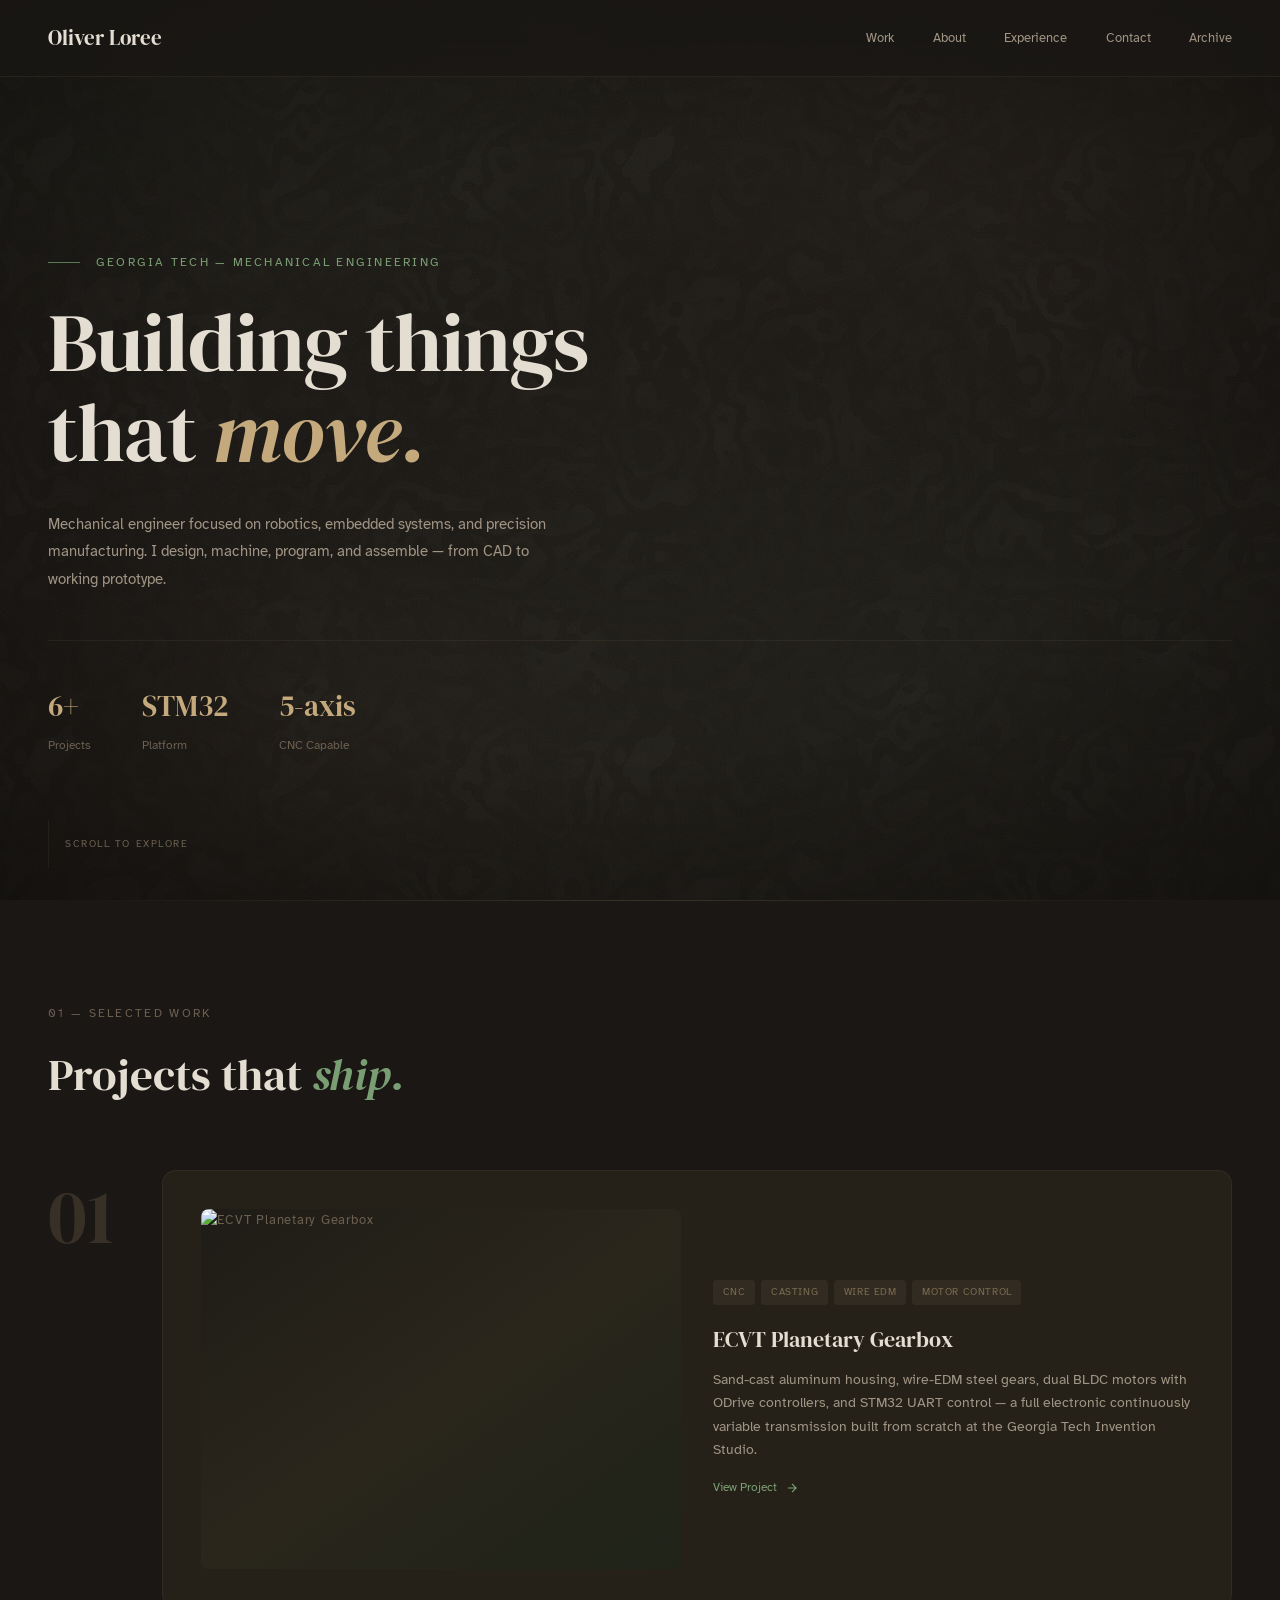
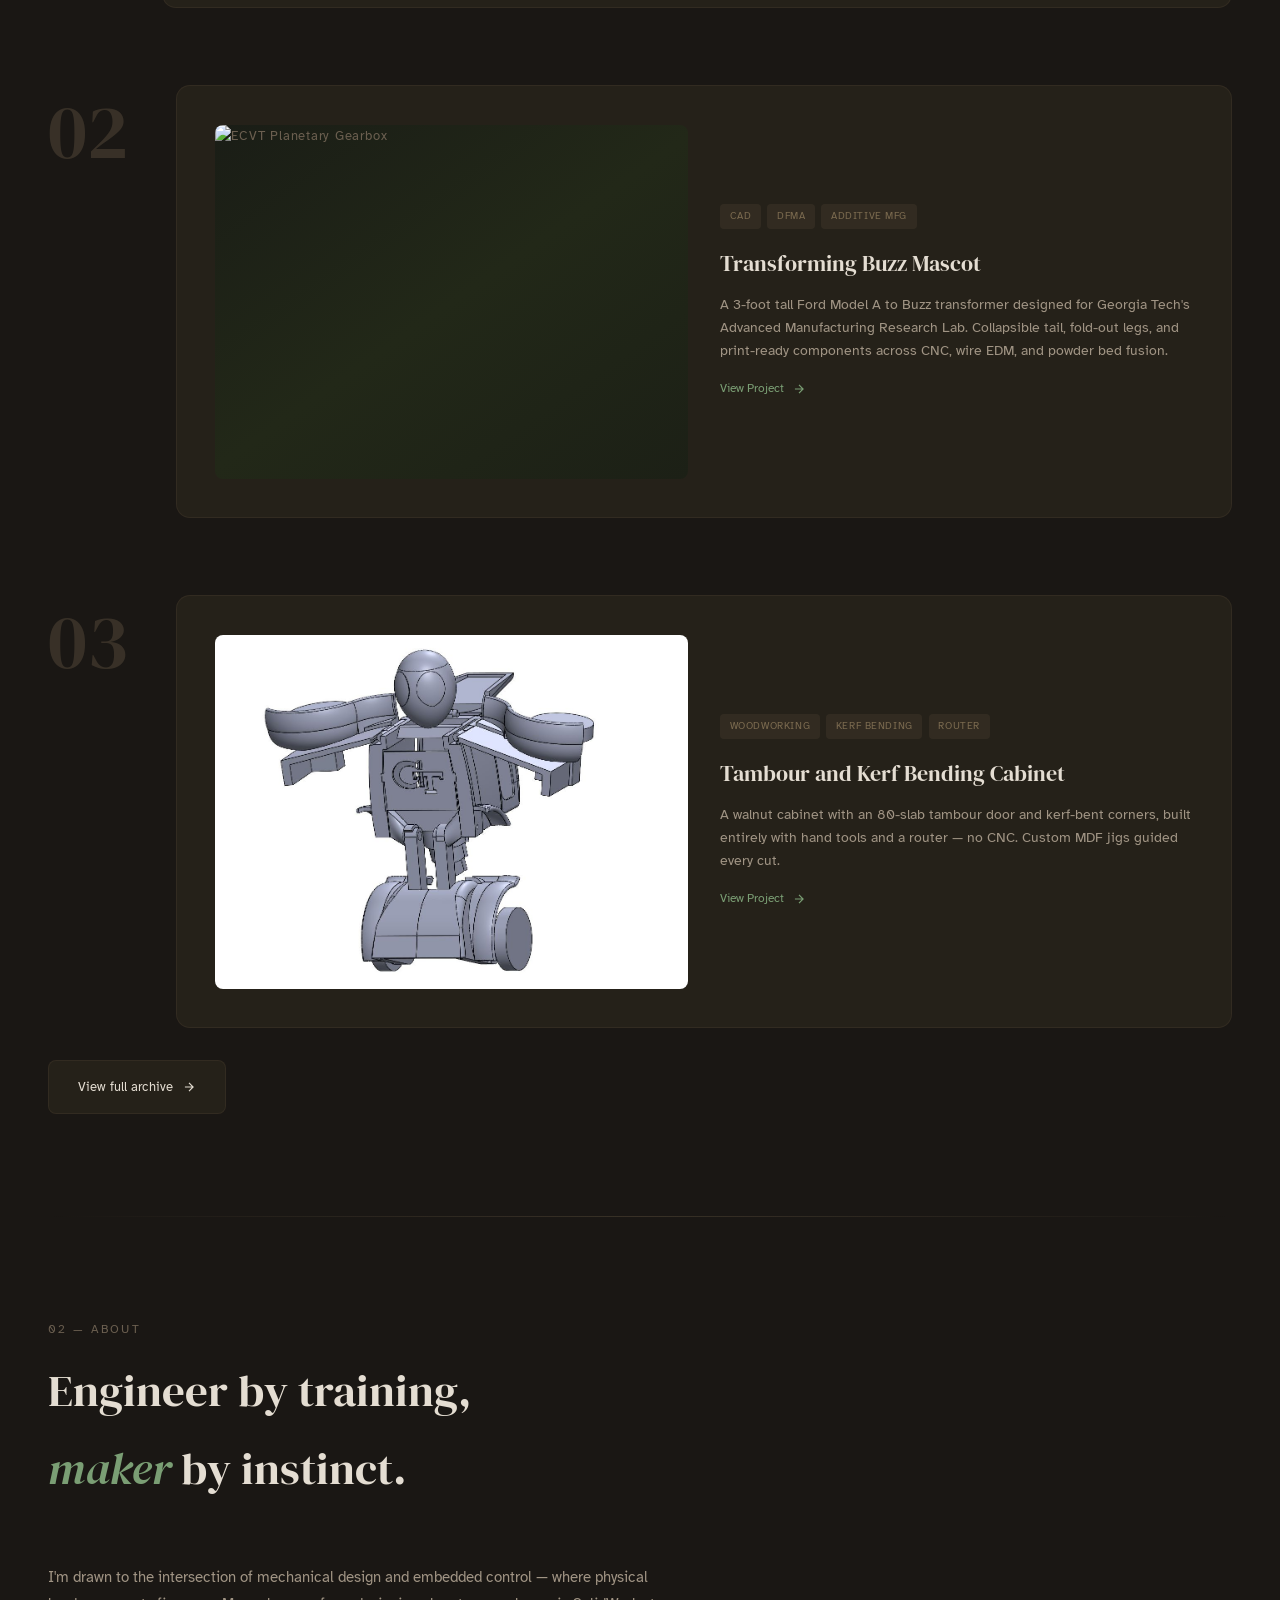
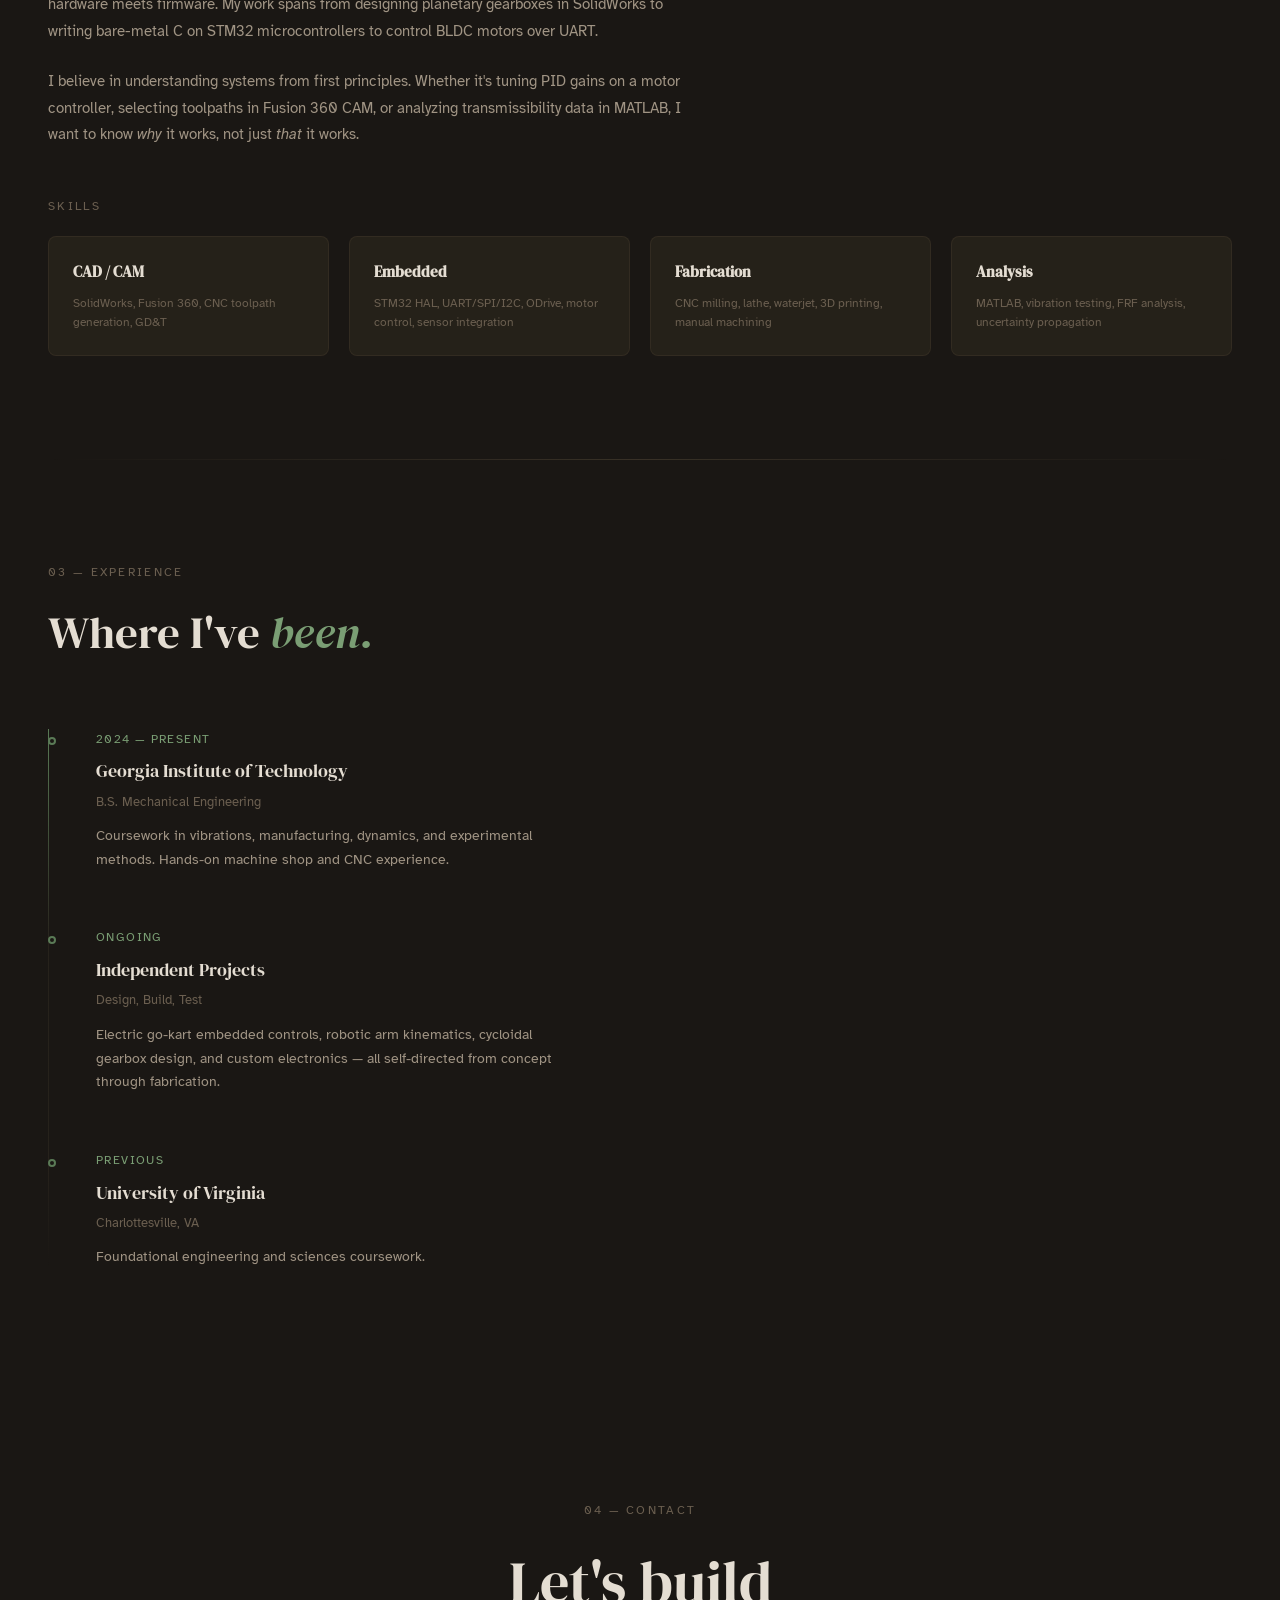
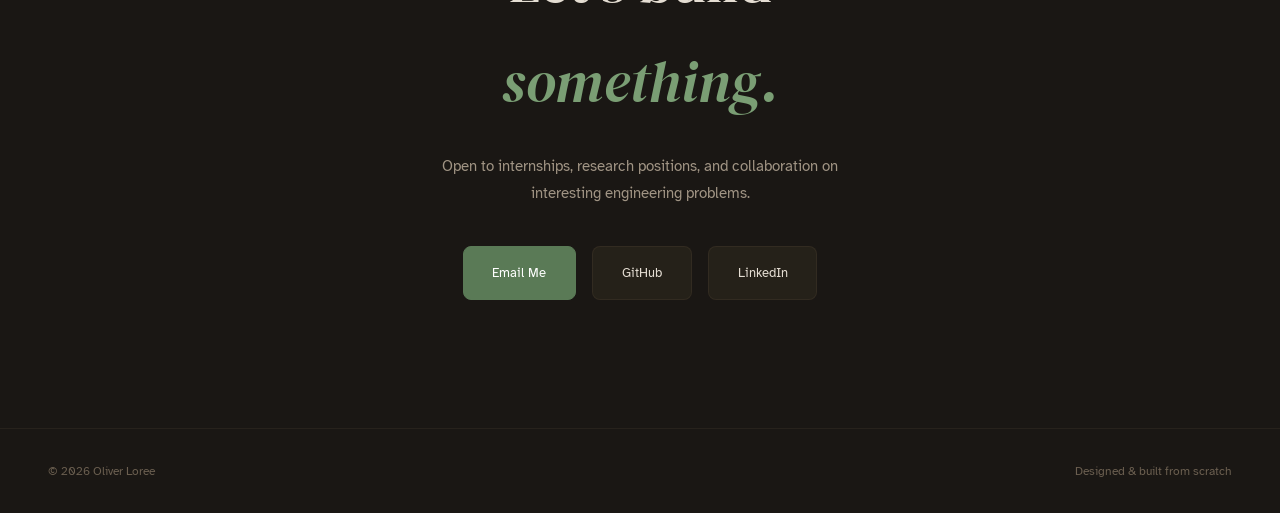
==== index.html @ 001037d1 "upload site files" ====
<!DOCTYPE html>
<html lang="en">
<head>
<meta charset="UTF-8">
<meta name="viewport" content="width=device-width, initial-scale=1.0">
<title>Oliver Loree — Mechanical Engineer</title>
<link href="https://fonts.googleapis.com/css2?family=DM+Serif+Display:ital@0;1&family=Atkinson+Hyperlegible:wght@400;700&display=swap" rel="stylesheet">
<style>
*, *::before, *::after { margin: 0; padding: 0; box-sizing: border-box; }

:root {
  --bg-primary: #1a1714;
  --bg-secondary: #201d18;
  --bg-card: #252119;
  --bg-card-hover: #2c2720;
  --accent: #5a7a56;
  --accent-light: #7a9e74;
  --accent-glow: rgba(90, 122, 86, 0.12);
  --tan: #c4a97d;
  --tan-dim: rgba(196, 169, 125, 0.5);
  --tan-subtle: rgba(196, 169, 125, 0.08);
  --text-primary: #e4ddd2;
  --text-secondary: #a09484;
  --text-dim: #6b5f50;
  --border: rgba(196, 169, 125, 0.08);
  --border-hover: rgba(196, 169, 125, 0.18);
  --font-display: 'DM Serif Display', serif;
  --font-body: 'Atkinson Hyperlegible', sans-serif;
  --radius: 8px;
  --radius-lg: 14px;
}

html { scroll-behavior: smooth; }

body {
  background: var(--bg-primary);
  color: var(--text-primary);
  font-family: var(--font-body);
  font-weight: 400;
  line-height: 1.75;
  overflow-x: hidden;
  -webkit-font-smoothing: antialiased;
}

/* ═══════════════════════════════
   LOADING SCREEN
   ═══════════════════════════════ */
.loader {
  position: fixed;
  inset: 0;
  z-index: 9999;
  background: var(--bg-primary);
  display: flex;
  flex-direction: column;
  align-items: center;
  justify-content: center;
  transition: opacity 0.6s ease, visibility 0.6s ease;
}
.loader.done {
  opacity: 0;
  visibility: hidden;
  pointer-events: none;
}

.loader-gear {
  width: 80px;
  height: 80px;
  animation: gearSpin 2.4s linear infinite;
  opacity: 0.7;
}
.loader-gear img {
  width: 100%;
  height: 100%;
  /* Invert black gear to match our light tan color */
  filter: invert(0%) sepia(0%) saturate(100%) hue-rotate(0deg) brightness(90%);
}

@keyframes gearSpin {
  0% { transform: rotate(0deg); }
  100% { transform: rotate(360deg); }
}

.loader-text {
  margin-top: 1.5rem;
  font-size: 0.72rem;
  letter-spacing: 0.2em;
  text-transform: uppercase;
  color: var(--text-dim);
  animation: loaderPulse 1.5s ease-in-out infinite;
}
@keyframes loaderPulse {
  0%, 100% { opacity: 0.4; }
  50% { opacity: 1; }
}

/* ═══════════════════════════════
   PAGE REVEAL (post-loader)
   ═══════════════════════════════ */
.page-content {
  opacity: 0;
  transition: opacity 0.8s ease 0.2s;
}
.page-content.loaded { opacity: 1; }

/* ═══════════════════════════════
   BACKGROUND TEXTURES
   ═══════════════════════════════ */
.texture-bg {
  position: fixed;
  inset: 0;
  z-index: 0;
  pointer-events: none;
  background:
    radial-gradient(ellipse 50% 35% at 15% 8%, rgba(90,122,86,0.06), transparent),
    radial-gradient(ellipse 40% 30% at 85% 15%, rgba(196,169,125,0.04), transparent),
    radial-gradient(ellipse 55% 40% at 70% 75%, rgba(90,122,86,0.05), transparent),
    radial-gradient(ellipse 35% 25% at 25% 85%, rgba(160,130,90,0.04), transparent),
    radial-gradient(circle 600px at 50% 50%, rgba(30,27,22,0.8), transparent);
}

/* Topographic / contour line texture */
.topo-lines {
  position: fixed;
  inset: 0;
  z-index: 0;
  pointer-events: none;
  opacity: 0.025;
  background-image: url("data:image/svg+xml,%3Csvg width='600' height='600' xmlns='http://www.w3.org/2000/svg'%3E%3Cdefs%3E%3Cfilter id='t'%3E%3CfeTurbulence type='turbulence' baseFrequency='0.008' numOctaves='3' seed='3' stitchTiles='stitch' result='turb'/%3E%3CfeColorMatrix type='saturate' values='0' in='turb' result='gray'/%3E%3CfeComponentTransfer in='gray'%3E%3CfeFuncR type='discrete' tableValues='0 1 0 1 0 1 0 1 0 1'/%3E%3CfeFuncG type='discrete' tableValues='0 1 0 1 0 1 0 1 0 1'/%3E%3CfeFuncB type='discrete' tableValues='0 1 0 1 0 1 0 1 0 1'/%3E%3C/feComponentTransfer%3E%3C/filter%3E%3C/defs%3E%3Crect width='100%25' height='100%25' filter='url(%23t)'/%3E%3C/svg%3E");
  background-size: 600px 600px;
}

/* Grain / noise overlay */
.noise {
  position: fixed;
  inset: 0;
  z-index: 1;
  pointer-events: none;
  opacity: 0.05;
  background-image: url("data:image/svg+xml,%3Csvg viewBox='0 0 512 512' xmlns='http://www.w3.org/2000/svg'%3E%3Cfilter id='n'%3E%3CfeTurbulence type='fractalNoise' baseFrequency='0.75' numOctaves='4' stitchTiles='stitch'/%3E%3C/filter%3E%3Crect width='100%25' height='100%25' filter='url(%23n)'/%3E%3C/svg%3E");
  background-repeat: repeat;
  background-size: 512px;
}

/* Vignette edges */
.vignette {
  position: fixed;
  inset: 0;
  z-index: 1;
  pointer-events: none;
  background: radial-gradient(ellipse 75% 70% at 50% 50%, transparent 50%, rgba(10,9,7,0.5) 100%);
}

/* ═══════════════════════════════
   SCROLL ANIMATIONS
   ═══════════════════════════════ */
.reveal {
  opacity: 0;
  transform: translateY(30px);
  transition: opacity 0.9s cubic-bezier(0.22, 1, 0.36, 1),
              transform 0.9s cubic-bezier(0.22, 1, 0.36, 1);
}
.reveal.visible { opacity: 1; transform: translateY(0); }
.reveal-delay-1 { transition-delay: 0.12s; }
.reveal-delay-2 { transition-delay: 0.24s; }
.reveal-delay-3 { transition-delay: 0.36s; }
.reveal-delay-4 { transition-delay: 0.48s; }

/* Hero text drops in from top after loader */
.hero-drop {
  opacity: 0;
  transform: translateY(-50px);
  transition: opacity 1s cubic-bezier(0.22, 1, 0.36, 1),
              transform 1s cubic-bezier(0.22, 1, 0.36, 1);
}
.hero-drop.dropped {
  opacity: 1;
  transform: translateY(0);
}
.hero-drop-1 { transition-delay: 0.15s; }
.hero-drop-2 { transition-delay: 0.35s; }
.hero-drop-3 { transition-delay: 0.55s; }
.hero-drop-4 { transition-delay: 0.75s; }

/* ═══════════════════════════════
   NAV
   ═══════════════════════════════ */
nav {
  position: fixed;
  top: 0;
  width: 100%;
  z-index: 100;
  padding: 1.25rem clamp(1.5rem, 4vw, 3rem);
  display: flex;
  justify-content: space-between;
  align-items: center;
  background: rgba(26, 23, 20, 0.75);
  backdrop-filter: blur(24px);
  border-bottom: 1px solid var(--border);
  transition: padding 0.3s;
}
nav.scrolled { padding: 0.8rem clamp(1.5rem, 4vw, 3rem); }

.nav-logo {
  font-family: var(--font-display);
  font-size: 1.3rem;
  color: var(--text-primary);
  text-decoration: none;
}

.nav-links { display: flex; gap: clamp(1.2rem, 3vw, 2.5rem); }
.nav-links a {
  font-size: 0.82rem;
  color: var(--text-secondary);
  text-decoration: none;
  transition: color 0.3s;
}
.nav-links a:hover { color: var(--tan); }

/* Mobile hamburger */
.nav-toggle {
  display: none;
  flex-direction: column;
  gap: 5px;
  cursor: pointer;
  background: none;
  border: none;
  padding: 4px;
}
.nav-toggle span {
  width: 22px;
  height: 1.5px;
  background: var(--text-primary);
  transition: all 0.3s;
}
.nav-toggle.open span:nth-child(1) { transform: rotate(45deg) translate(4px, 4px); }
.nav-toggle.open span:nth-child(2) { opacity: 0; }
.nav-toggle.open span:nth-child(3) { transform: rotate(-45deg) translate(5px, -5px); }

@media (max-width: 640px) {
  .nav-toggle { display: flex; }
  .nav-links {
    position: fixed;
    top: 0;
    right: 0;
    width: min(280px, 75vw);
    height: 100vh;
    background: var(--bg-secondary);
    flex-direction: column;
    padding: 5rem 2rem 2rem;
    gap: 1.5rem;
    border-left: 1px solid var(--border);
    transform: translateX(100%);
    transition: transform 0.4s cubic-bezier(0.22, 1, 0.36, 1);
    z-index: 99;
  }
  .nav-links.open { transform: translateX(0); }
  .nav-links a { font-size: 1rem; }
  .nav-overlay {
    position: fixed;
    inset: 0;
    background: rgba(0,0,0,0.5);
    z-index: 98;
    opacity: 0;
    visibility: hidden;
    transition: all 0.3s;
  }
  .nav-overlay.open { opacity: 1; visibility: visible; }
}

/* ═══════════════════════════════
   HERO
   ═══════════════════════════════ */
.hero {
  position: relative;
  z-index: 2;
  min-height: 100vh;
  display: flex;
  flex-direction: column;
  justify-content: center;
  padding: clamp(6rem, 12vh, 9rem) clamp(1.5rem, 4vw, 3rem) 0;
  max-width: 1300px;
  margin: 0 auto;
}

.hero-overline {
  font-size: 0.78rem;
  letter-spacing: 0.18em;
  text-transform: uppercase;
  color: var(--accent-light);
  margin-bottom: 1.5rem;
  display: flex;
  align-items: center;
  gap: 1rem;
}
.hero-overline::before {
  content: '';
  width: 32px;
  height: 1px;
  background: var(--accent);
}

.hero h1 {
  font-family: var(--font-display);
  font-size: clamp(2.8rem, 6.5vw, 5.8rem);
  font-weight: 400;
  line-height: 1.08;
  letter-spacing: -0.01em;
  margin-bottom: 2rem;
  max-width: 820px;
}
.hero h1 em { font-style: italic; color: var(--tan); }

.hero-desc {
  font-size: clamp(0.92rem, 1.2vw, 1.05rem);
  color: var(--text-secondary);
  max-width: 500px;
  line-height: 1.8;
  margin-bottom: 3rem;
}

.hero-stats {
  display: flex;
  gap: clamp(2rem, 4vw, 3.5rem);
  padding-top: 2.5rem;
  border-top: 1px solid var(--border);
  flex-wrap: wrap;
}
.stat-number {
  font-family: var(--font-display);
  font-size: 1.8rem;
  color: var(--tan);
}
.stat-label {
  font-size: 0.75rem;
  color: var(--text-dim);
  margin-top: 0.2rem;
}

.scroll-indicator {
  position: absolute;
  bottom: 2rem;
  left: clamp(1.5rem, 4vw, 3rem);
  display: flex;
  align-items: center;
  gap: 1rem;
  font-size: 0.65rem;
  letter-spacing: 0.15em;
  text-transform: uppercase;
  color: var(--text-dim);
}
.scroll-line {
  width: 1px;
  height: 48px;
  background: var(--border);
  position: relative;
  overflow: hidden;
}
.scroll-line::after {
  content: '';
  position: absolute;
  top: -100%;
  width: 100%;
  height: 100%;
  background: var(--accent);
  animation: scrollPulse 2.4s ease-in-out infinite;
}
@keyframes scrollPulse {
  0% { top: -100%; }
  50% { top: 100%; }
  100% { top: 100%; }
}

/* ═══════════════════════════════
   SECTIONS (shared)
   ═══════════════════════════════ */
section {
  position: relative;
  z-index: 2;
  padding: clamp(4rem, 8vw, 8rem) clamp(1.5rem, 4vw, 3rem);
  max-width: 1300px;
  margin: 0 auto;
}

.section-label {
  font-size: 0.72rem;
  letter-spacing: 0.2em;
  text-transform: uppercase;
  color: var(--text-dim);
  margin-bottom: 0.75rem;
}

.section-title {
  font-family: var(--font-display);
  font-size: clamp(1.8rem, 3.5vw, 2.8rem);
  font-weight: 400;
  margin-bottom: 3.5rem;
  max-width: 550px;
}
.section-title em { font-style: italic; color: var(--accent-light); }

.section-divider {
  position: relative;
  z-index: 2;
  max-width: 1300px;
  margin: 0 auto;
  padding: 0 clamp(1.5rem, 4vw, 3rem);
}
.section-divider hr {
  border: none;
  height: 1px;
  background: linear-gradient(to right, transparent, var(--border-hover), transparent);
}

/* ═══════════════════════════════
   PROJECTS — Floema-inspired
   staggered scroll-in cards
   ═══════════════════════════════ */
.projects-list {
  display: flex;
  flex-direction: column;
  gap: clamp(3rem, 6vw, 5rem);
}

.project-entry {
  display: grid;
  grid-template-columns: auto 1fr;
  gap: clamp(1.5rem, 4vw, 3rem);
  align-items: start;
  /* Scroll-in animation */
  opacity: 0;
  transform: translateX(-80px) rotate(-2deg);
  transition: opacity 1s cubic-bezier(0.22, 1, 0.36, 1),
              transform 1s cubic-bezier(0.22, 1, 0.36, 1);
}
.project-entry.visible {
  opacity: 1;
  transform: translateX(0) rotate(0deg);
}

/* Stagger each card */
.project-entry:nth-child(2) {
  transform: translateX(80px) rotate(2deg);
}
.project-entry:nth-child(2).visible {
  transform: translateX(0) rotate(0deg);
}
.project-entry:nth-child(3) {
  transform: translateX(-80px) rotate(-1.5deg);
}
.project-entry:nth-child(3).visible {
  transform: translateX(0) rotate(0deg);
}

.project-number {
  font-family: var(--font-display);
  font-size: clamp(3rem, 6vw, 5rem);
  line-height: 1;
  color: var(--border-hover);
  min-width: 60px;
  padding-top: 0.5rem;
  user-select: none;
}

.project-content {
  display: grid;
  grid-template-columns: 1fr 1fr;
  gap: clamp(1rem, 3vw, 2rem);
  padding: clamp(1.5rem, 3vw, 2.5rem);
  background: var(--bg-card);
  border: 1px solid var(--border);
  border-radius: var(--radius-lg);
  transition: all 0.5s cubic-bezier(0.22, 1, 0.36, 1);
  cursor: pointer;
}
.project-content:hover {
  border-color: var(--border-hover);
  transform: translateY(-4px);
  box-shadow: 0 20px 50px rgba(0,0,0,0.3);
}

.project-image-slot {
  aspect-ratio: 4/3;
  border-radius: var(--radius);
  overflow: hidden;
  display: flex;
  align-items: center;
  justify-content: center;
  font-size: 0.8rem;
  color: var(--text-dim);
  letter-spacing: 0.06em;
}
.project-image-slot img {
  width: 100%;
  height: 100%;
  object-fit: cover;
}

.project-entry:nth-child(1) .project-image-slot { background: linear-gradient(145deg, #1e1c16, #2a261c, #1f2318); }
.project-entry:nth-child(2) .project-image-slot { background: linear-gradient(145deg, #1a1d16, #222818, #1c2016); }
.project-entry:nth-child(3) .project-image-slot { background: linear-gradient(145deg, #201c16, #28221a, #241e16); }

.project-info {
  display: flex;
  flex-direction: column;
  justify-content: center;
}

.project-tags {
  display: flex;
  flex-wrap: wrap;
  gap: 0.4rem;
  margin-bottom: 0.9rem;
}
.project-tag {
  font-size: 0.62rem;
  letter-spacing: 0.06em;
  text-transform: uppercase;
  padding: 0.25rem 0.6rem;
  background: var(--tan-subtle);
  color: var(--tan-dim);
  border-radius: 4px;
  transition: all 0.3s;
}
.project-content:hover .project-tag {
  background: rgba(196,169,125,0.12);
  color: var(--tan);
}

.project-info h3 {
  font-family: var(--font-display);
  font-size: clamp(1.1rem, 2vw, 1.4rem);
  font-weight: 400;
  margin-bottom: 0.6rem;
}

.project-info p {
  font-size: 0.85rem;
  color: var(--text-secondary);
  line-height: 1.7;
}

.project-link {
  display: inline-flex;
  align-items: center;
  gap: 0.5rem;
  margin-top: 1rem;
  font-size: 0.78rem;
  color: var(--accent-light);
  text-decoration: none;
  transition: gap 0.3s, color 0.3s;
}
.project-link:hover { gap: 0.9rem; color: var(--tan); }
.project-link svg { width: 14px; height: 14px; }

.archive-cta {
  display: inline-flex;
  align-items: center;
  gap: 0.6rem;
  margin-top: 2rem;
  padding: 0.9rem 1.8rem;
  font-family: var(--font-body);
  font-size: 0.8rem;
  text-decoration: none;
  border: 1px solid var(--border);
  color: var(--text-primary);
  background: var(--bg-card);
  border-radius: var(--radius);
  transition: all 0.4s cubic-bezier(0.22, 1, 0.36, 1);
}
.archive-cta:hover {
  border-color: var(--border-hover);
  background: var(--bg-card-hover);
  transform: translateY(-2px);
  box-shadow: 0 10px 30px rgba(0,0,0,0.2);
}

/* mobile: stack project card */
@media (max-width: 700px) {
  .project-entry {
    grid-template-columns: 1fr;
    gap: 0;
  }
  .project-number {
    font-size: 2rem;
    min-width: auto;
    padding-bottom: 0.5rem;
  }
  .project-content {
    grid-template-columns: 1fr;
  }
  .project-image-slot {
    aspect-ratio: 16/9;
  }
  /* simplify mobile animations to vertical only */
  .project-entry,
  .project-entry:nth-child(2),
  .project-entry:nth-child(3) {
    transform: translateY(60px) rotate(0deg);
  }
  .project-entry.visible,
  .project-entry:nth-child(2).visible,
  .project-entry:nth-child(3).visible {
    transform: translateY(0) rotate(0deg);
  }
}

/* ═══════════════════════════════
   SKILLS
   ═══════════════════════════════ */
.skills-grid {
  display: grid;
  grid-template-columns: repeat(auto-fit, minmax(220px, 1fr));
  gap: 1.25rem;
}

.skill-block {
  padding: 1.4rem 1.5rem;
  background: var(--bg-card);
  border: 1px solid var(--border);
  border-radius: var(--radius);
  transition: all 0.45s cubic-bezier(0.22, 1, 0.36, 1);
}
.skill-block:hover {
  background: var(--bg-card-hover);
  border-color: var(--border-hover);
  transform: translateY(-3px);
  box-shadow: 0 16px 40px rgba(0,0,0,0.25);
}
.skill-block h4 {
  font-family: var(--font-display);
  font-size: 0.95rem;
  margin-bottom: 0.5rem;
}
.skill-block p {
  font-size: 0.76rem;
  color: var(--text-dim);
  line-height: 1.6;
}

/* ═══════════════════════════════
   ABOUT
   ═══════════════════════════════ */
.about-text {
  max-width: 640px;
}
.about-text p {
  color: var(--text-secondary);
  margin-bottom: 1.5rem;
  font-size: 0.95rem;
}

/* ═══════════════════════════════
   EXPERIENCE TIMELINE
   ═══════════════════════════════ */
.timeline {
  position: relative;
  padding-left: 3rem;
}
.timeline::before {
  content: '';
  position: absolute;
  left: 0; top: 0; bottom: 0;
  width: 1px;
  background: linear-gradient(to bottom, var(--accent), var(--border) 40%, var(--border) 80%, transparent);
}
.timeline-item { position: relative; padding-bottom: 3.5rem; }
.timeline-item:last-child { padding-bottom: 0; }
.timeline-item::before {
  content: '';
  position: absolute;
  left: -3rem; top: 0.55rem;
  width: 8px; height: 8px;
  border-radius: 50%;
  background: var(--bg-primary);
  border: 2px solid var(--accent);
}
.timeline-date {
  font-size: 0.72rem;
  letter-spacing: 0.12em;
  text-transform: uppercase;
  color: var(--accent-light);
  margin-bottom: 0.4rem;
}
.timeline-item h3 {
  font-family: var(--font-display);
  font-size: 1.15rem;
  font-weight: 400;
  margin-bottom: 0.2rem;
}
.timeline-role { font-size: 0.82rem; color: var(--text-dim); margin-bottom: 0.65rem; }
.timeline-item p { font-size: 0.85rem; color: var(--text-secondary); max-width: 480px; }

/* ═══════════════════════════════
   CONTACT
   ═══════════════════════════════ */
.contact-section { text-align: center; padding-top: clamp(5rem, 10vw, 10rem); padding-bottom: clamp(5rem, 10vw, 10rem); }
.contact-section .section-label { text-align: center; }

.contact-title {
  font-family: var(--font-display);
  font-size: clamp(2.2rem, 4.5vw, 3.8rem);
  font-weight: 400;
  margin-bottom: 1.25rem;
}
.contact-title em { font-style: italic; color: var(--accent-light); }

.contact-desc { color: var(--text-secondary); font-size: 0.95rem; max-width: 420px; margin: 0 auto 2.5rem; }

.contact-links { display: flex; justify-content: center; gap: 1rem; flex-wrap: wrap; }

.contact-btn {
  display: inline-flex;
  align-items: center;
  gap: 0.5rem;
  padding: 0.9rem 1.8rem;
  font-family: var(--font-body);
  font-size: 0.8rem;
  text-decoration: none;
  border: 1px solid var(--border);
  color: var(--text-primary);
  background: var(--bg-card);
  border-radius: var(--radius);
  transition: all 0.4s cubic-bezier(0.22, 1, 0.36, 1);
}
.contact-btn:hover {
  border-color: var(--border-hover);
  background: var(--bg-card-hover);
  transform: translateY(-2px);
  box-shadow: 0 10px 30px rgba(0,0,0,0.25);
}
.contact-btn.primary { background: var(--accent); border-color: var(--accent); color: #fff; }
.contact-btn.primary:hover { background: #4e6d4a; box-shadow: 0 12px 36px var(--accent-glow); }

/* ═══════════════════════════════
   FOOTER
   ═══════════════════════════════ */
footer {
  position: relative;
  z-index: 2;
  padding: 2rem clamp(1.5rem, 4vw, 3rem);
  border-top: 1px solid var(--border);
  display: flex;
  justify-content: space-between;
  align-items: center;
  max-width: 1300px;
  margin: 0 auto;
  flex-wrap: wrap;
  gap: 0.5rem;
}
footer span { font-size: 0.72rem; color: var(--text-dim); }
</style>
</head>
<body>

<!-- ═══ LOADING SCREEN ═══ -->
<div class="loader" id="loader">
  <div class="loader-gear">
    <img src="pictures/Gear1.png" alt="ECVT Planetary Gearbox">
  </div>
  <div class="loader-text">Loading</div>
</div>

<!-- ═══ BACKGROUND ═══ -->
<div class="texture-bg"></div>
<div class="topo-lines"></div>
<div class="noise"></div>
<div class="vignette"></div>

<!-- ═══ NAV ═══ -->
<div class="nav-overlay" id="navOverlay"></div>
<nav>
  <a href="#" class="nav-logo">Oliver Loree</a>
  <button class="nav-toggle" id="navToggle" aria-label="Menu">
    <span></span><span></span><span></span>
  </button>
  <div class="nav-links" id="navLinks">
    <a href="#work">Work</a>
    <a href="#about">About</a>
    <a href="#experience">Experience</a>
    <a href="#contact">Contact</a>
    <a href="archive.html">Archive</a>
  </div>
</nav>

<!-- ═══ MAIN CONTENT ═══ -->
<div class="page-content" id="pageContent">

  <!-- HERO -->
  <header class="hero">
    <div class="hero-overline hero-drop hero-drop-1">Georgia Tech — Mechanical Engineering</div>
    <h1 class="hero-drop hero-drop-2">Building things<br>that <em>move.</em></h1>
    <p class="hero-desc hero-drop hero-drop-3">
      Mechanical engineer focused on robotics, embedded systems, and precision manufacturing. I design, machine, program, and assemble — from CAD to working prototype.
    </p>
    <div class="hero-stats hero-drop hero-drop-4">
      <div class="stat-item">
        <div class="stat-number">6+</div>
        <div class="stat-label">Projects</div>
      </div>
      <div class="stat-item">
        <div class="stat-number">STM32</div>
        <div class="stat-label">Platform</div>
      </div>
      <div class="stat-item">
        <div class="stat-number">5-axis</div>
        <div class="stat-label">CNC Capable</div>
      </div>
    </div>
    <div class="scroll-indicator hero-drop hero-drop-4" style="transition-delay:0.9s">
      <div class="scroll-line"></div>
      Scroll to explore
    </div>
  </header>

  <div class="section-divider"><hr></div>

  <!-- WORK / PROJECTS -->
  <section id="work">
    <div class="section-label reveal">01 — Selected Work</div>
    <div class="section-title reveal reveal-delay-1">Projects that <em>ship.</em></div>

    <div class="projects-list">

      <!-- PROJECT 1 -->
      <div class="project-entry">
        <div class="project-number">01</div>
        <div class="project-content">
        <div class="project-image-slot">
          <img src="pictures/p7/p7_hero.jpg" alt="ECVT Planetary Gearbox">
        </div>          
        <div class="project-info">
            <div class="project-tags">
              <span class="project-tag">CNC</span>
              <span class="project-tag">Casting</span>
              <span class="project-tag">Wire EDM</span>
              <span class="project-tag">Motor Control</span>
            </div>
            <h3>ECVT Planetary Gearbox</h3>
            <p>Sand-cast aluminum housing, wire-EDM steel gears, dual BLDC motors with ODrive controllers, and STM32 UART control — a full electronic continuously variable transmission built from scratch at the Georgia Tech Invention Studio.</p>
            <a href="p7.html" class="project-link">
              View Project
              <svg viewBox="0 0 24 24" fill="none" stroke="currentColor" stroke-width="2"><path d="M5 12h14M12 5l7 7-7 7"/></svg>
            </a>
          </div>
        </div>
      </div>

      <!-- PROJECT 2 -->
      <div class="project-entry">
        <div class="project-number">02</div>
        <div class="project-content">
          <div class="project-image-slot">
          <img src="pictures/p6/p6_hero.jpg" alt="ECVT Planetary Gearbox">
          </div>  
          <div class="project-info">
            <div class="project-tags">
              <span class="project-tag">CAD</span>
              <span class="project-tag">DFMA</span>
              <span class="project-tag">Additive Mfg</span>
            </div>
            <h3>Transforming Buzz Mascot</h3>
            <p>A 3-foot tall Ford Model A to Buzz transformer designed for Georgia Tech's Advanced Manufacturing Research Lab. Collapsible tail, fold-out legs, and print-ready components across CNC, wire EDM, and powder bed fusion.</p>
            <a href="p5.html" class="project-link">
              View Project
              <svg viewBox="0 0 24 24" fill="none" stroke="currentColor" stroke-width="2"><path d="M5 12h14M12 5l7 7-7 7"/></svg>
            </a>
          </div>
        </div>
      </div>

      <!-- PROJECT 3 -->
      <div class="project-entry">
        <div class="project-number">03</div>
        <div class="project-content">
          <div class="project-image-slot">
          <img src="pictures/p5/p5_hero.jpg" alt="ECVT Planetary Gearbox">
          </div> 
          <div class="project-info">
            <div class="project-tags">
              <span class="project-tag">Woodworking</span>
              <span class="project-tag">Kerf Bending</span>
              <span class="project-tag">Router</span>
            </div>
            <h3>Tambour and Kerf Bending Cabinet</h3>
            <p>A walnut cabinet with an 80-slab tambour door and kerf-bent corners, built entirely with hand tools and a router — no CNC. Custom MDF jigs guided every cut.</p>
            <a href="p4.html" class="project-link">
              View Project
              <svg viewBox="0 0 24 24" fill="none" stroke="currentColor" stroke-width="2"><path d="M5 12h14M12 5l7 7-7 7"/></svg>
            </a>
          </div>
        </div>
      </div>

    </div>

    <a href="archive.html" class="archive-cta reveal">
      View full archive
      <svg width="14" height="14" viewBox="0 0 24 24" fill="none" stroke="currentColor" stroke-width="2"><path d="M5 12h14M12 5l7 7-7 7"/></svg>
    </a>
  </section>

  <div class="section-divider"><hr></div>

  <!-- ABOUT + SKILLS -->
  <section id="about">
    <div class="section-label reveal">02 — About</div>
    <div class="section-title reveal reveal-delay-1">Engineer by training,<br><em>maker</em> by instinct.</div>
    <div class="about-text reveal reveal-delay-2">
      <p>
        I'm drawn to the intersection of mechanical design and embedded control — where physical hardware meets firmware. My work spans from designing planetary gearboxes in SolidWorks to writing bare-metal C on STM32 microcontrollers to control BLDC motors over UART.
      </p>
      <p>
        I believe in understanding systems from first principles. Whether it's tuning PID gains on a motor controller, selecting toolpaths in Fusion 360 CAM, or analyzing transmissibility data in MATLAB, I want to know <em>why</em> it works, not just <em>that</em> it works.
      </p>
    </div>

    <div style="margin-top: 3rem;">
      <div class="section-label reveal">Skills</div>
      <div class="skills-grid" style="margin-top: 1.25rem;">
        <div class="skill-block reveal reveal-delay-1">
          <h4>CAD / CAM</h4>
          <p>SolidWorks, Fusion 360, CNC toolpath generation, GD&T</p>
        </div>
        <div class="skill-block reveal reveal-delay-2">
          <h4>Embedded</h4>
          <p>STM32 HAL, UART/SPI/I2C, ODrive, motor control, sensor integration</p>
        </div>
        <div class="skill-block reveal reveal-delay-3">
          <h4>Fabrication</h4>
          <p>CNC milling, lathe, waterjet, 3D printing, manual machining</p>
        </div>
        <div class="skill-block reveal reveal-delay-4">
          <h4>Analysis</h4>
          <p>MATLAB, vibration testing, FRF analysis, uncertainty propagation</p>
        </div>
      </div>
    </div>
  </section>

  <div class="section-divider"><hr></div>

  <!-- EXPERIENCE -->
  <section id="experience">
    <div class="section-label reveal">03 — Experience</div>
    <div class="section-title reveal reveal-delay-1">Where I've <em>been.</em></div>
    <div class="timeline">
      <div class="timeline-item reveal reveal-delay-2">
        <div class="timeline-date">2024 — Present</div>
        <h3>Georgia Institute of Technology</h3>
        <div class="timeline-role">B.S. Mechanical Engineering</div>
        <p>Coursework in vibrations, manufacturing, dynamics, and experimental methods. Hands-on machine shop and CNC experience.</p>
      </div>
      <div class="timeline-item reveal reveal-delay-3">
        <div class="timeline-date">Ongoing</div>
        <h3>Independent Projects</h3>
        <div class="timeline-role">Design, Build, Test</div>
        <p>Electric go-kart embedded controls, robotic arm kinematics, cycloidal gearbox design, and custom electronics — all self-directed from concept through fabrication.</p>
      </div>
      <div class="timeline-item reveal reveal-delay-4">
        <div class="timeline-date">Previous</div>
        <h3>University of Virginia</h3>
        <div class="timeline-role">Charlottesville, VA</div>
        <p>Foundational engineering and sciences coursework.</p>
      </div>
    </div>
  </section>

  <!-- CONTACT -->
  <section id="contact" class="contact-section">
    <div class="section-label reveal">04 — Contact</div>
    <div class="contact-title reveal reveal-delay-1">Let's build<br><em>something.</em></div>
    <p class="contact-desc reveal reveal-delay-2">Open to internships, research positions, and collaboration on interesting engineering problems.</p>
    <div class="contact-links reveal reveal-delay-3">
      <a href="mailto:oliver@example.com" class="contact-btn primary">Email Me</a>
      <a href="https://github.com/leonorloree-jpg" target="_blank" class="contact-btn">GitHub</a>
      <a href="https://linkedin.com" target="_blank" class="contact-btn">LinkedIn</a>
    </div>
  </section>

  <footer>
    <span>&copy; 2026 Oliver Loree</span>
    <span>Designed & built from scratch</span>
  </footer>

</div><!-- /page-content -->

<script>
/* ═══════════════════════════════
   LOADER → HERO DROP-IN
   ═══════════════════════════════ */
const loader = document.getElementById('loader');
const page = document.getElementById('pageContent');

function finishLoading() {
  // Fade out loader
  loader.classList.add('done');
  // Reveal page
  page.classList.add('loaded');
  // Drop in hero text from top
  setTimeout(() => {
    document.querySelectorAll('.hero-drop').forEach(el => el.classList.add('dropped'));
  }, 300);
}

// Wait for all assets, minimum 1.5s so the animation is visible
let assetsReady = false;
let timerReady = false;

window.addEventListener('load', () => {
  assetsReady = true;
  if (timerReady) finishLoading();
});

setTimeout(() => {
  timerReady = true;
  if (assetsReady) finishLoading();
}, 1500);

/* ═══════════════════════════════
   SCROLL REVEAL (general)
   ═══════════════════════════════ */
const reveals = document.querySelectorAll('.reveal');
const revealObserver = new IntersectionObserver((entries) => {
  entries.forEach(entry => {
    if (entry.isIntersecting) entry.target.classList.add('visible');
  });
}, { threshold: 0.1, rootMargin: '0px 0px -50px 0px' });
reveals.forEach(el => revealObserver.observe(el));

/* ═══════════════════════════════
   PROJECT CARDS — staggered scroll-in
   ═══════════════════════════════ */
const projectEntries = document.querySelectorAll('.project-entry');
const projectObserver = new IntersectionObserver((entries) => {
  entries.forEach(entry => {
    if (entry.isIntersecting) {
      entry.target.classList.add('visible');
    }
  });
}, { threshold: 0.15, rootMargin: '0px 0px -80px 0px' });
projectEntries.forEach(el => projectObserver.observe(el));

/* ═══════════════════════════════
   NAV
   ═══════════════════════════════ */
const nav = document.querySelector('nav');
window.addEventListener('scroll', () => nav.classList.toggle('scrolled', window.scrollY > 50));

// Smooth scroll
document.querySelectorAll('.nav-links a[href^="#"]').forEach(link => {
  link.addEventListener('click', (e) => {
    e.preventDefault();
    const target = document.querySelector(link.getAttribute('href'));
    if (target) {
      target.scrollIntoView({ behavior: 'smooth' });
      // Close mobile menu if open
      closeMobileNav();
    }
  });
});

// Mobile nav
const navToggle = document.getElementById('navToggle');
const navLinks = document.getElementById('navLinks');
const navOverlay = document.getElementById('navOverlay');

function closeMobileNav() {
  navToggle.classList.remove('open');
  navLinks.classList.remove('open');
  navOverlay.classList.remove('open');
}

navToggle.addEventListener('click', () => {
  const isOpen = navToggle.classList.toggle('open');
  navLinks.classList.toggle('open', isOpen);
  navOverlay.classList.toggle('open', isOpen);
});

navOverlay.addEventListener('click', closeMobileNav);
</script>

</body>
</html>
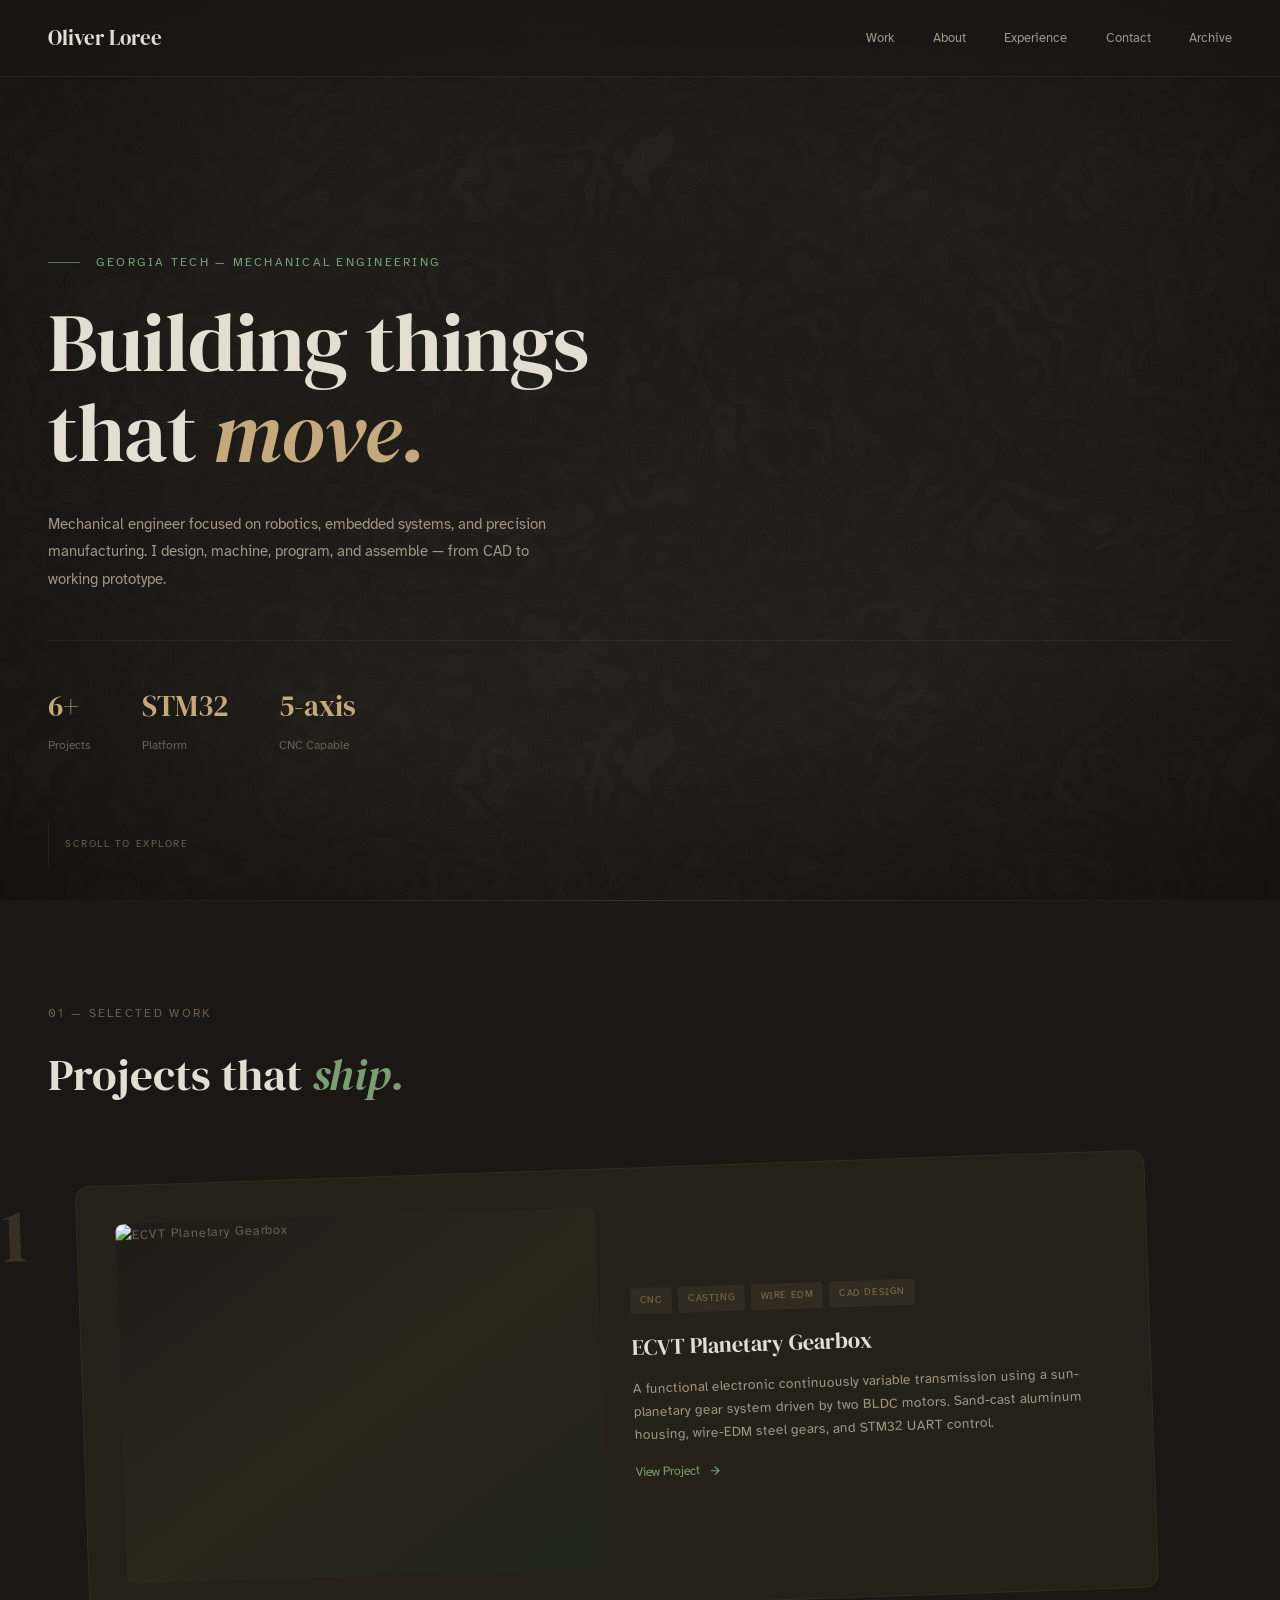
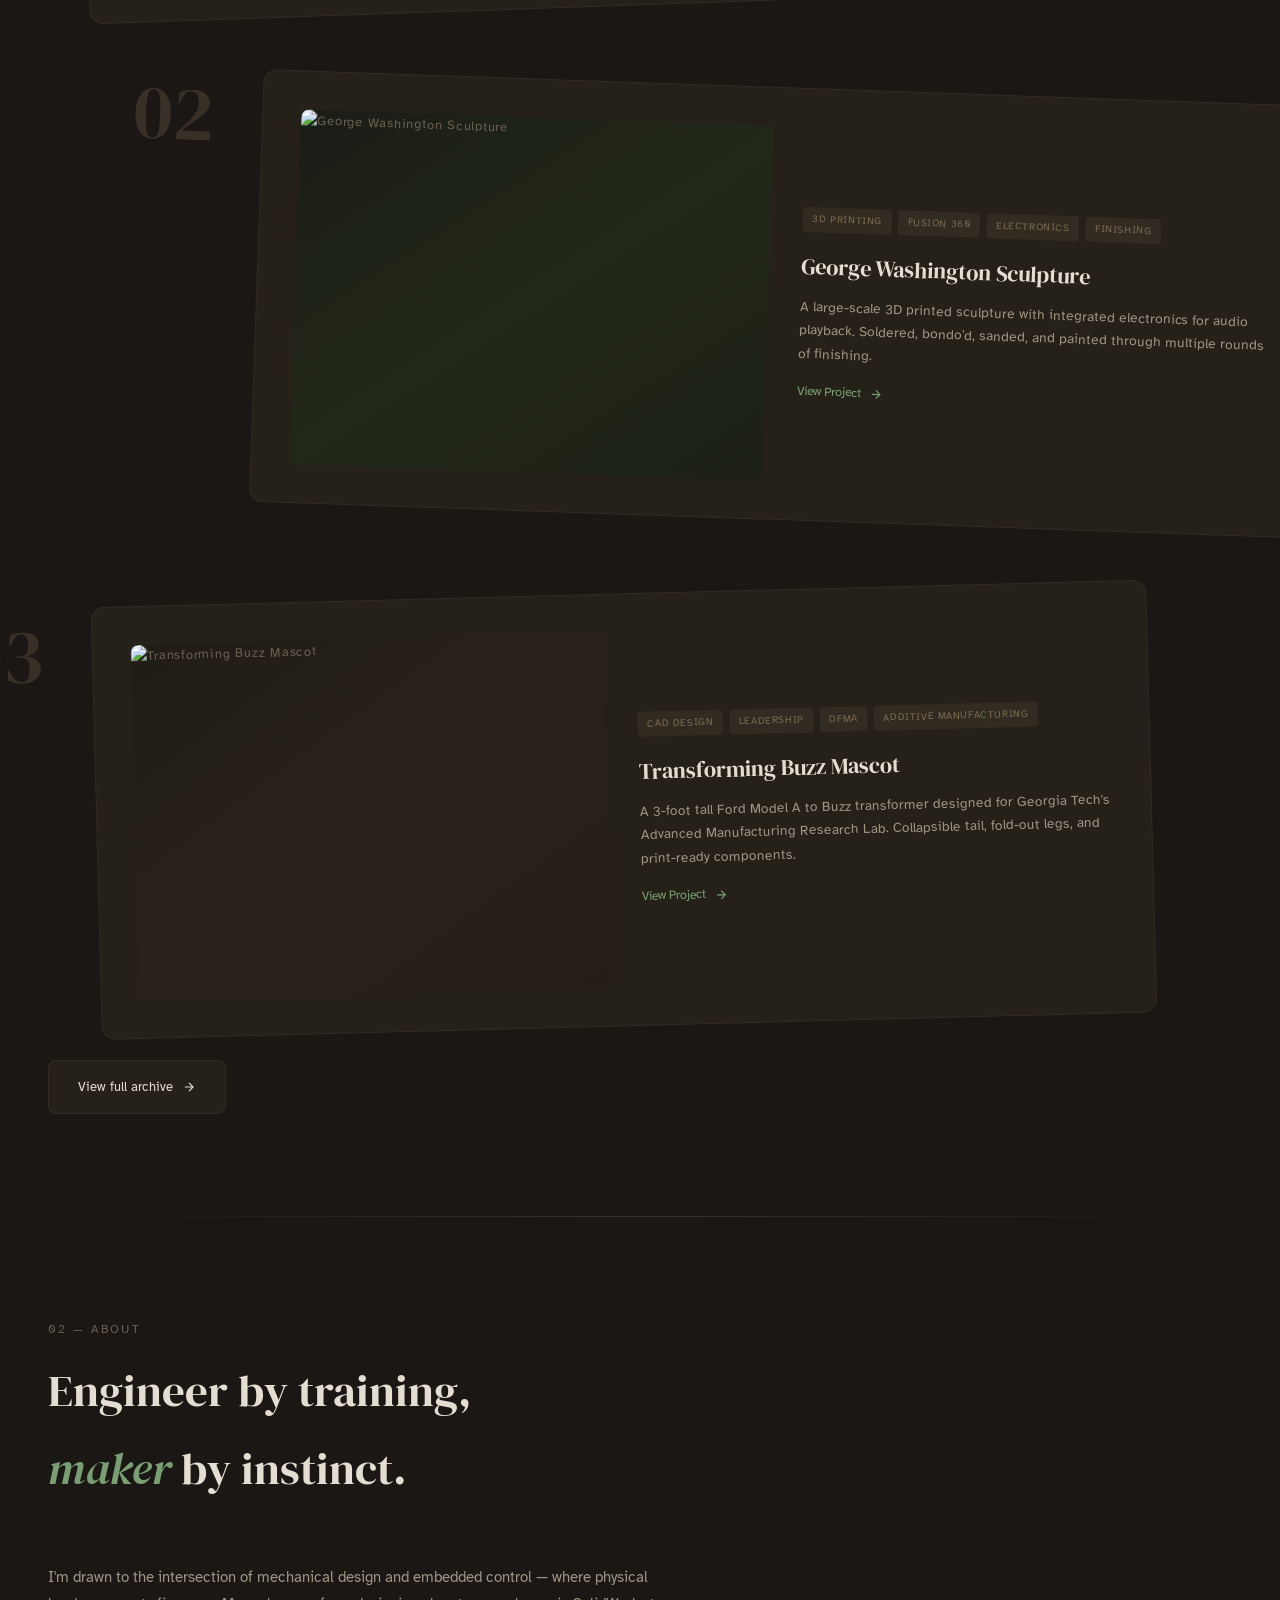
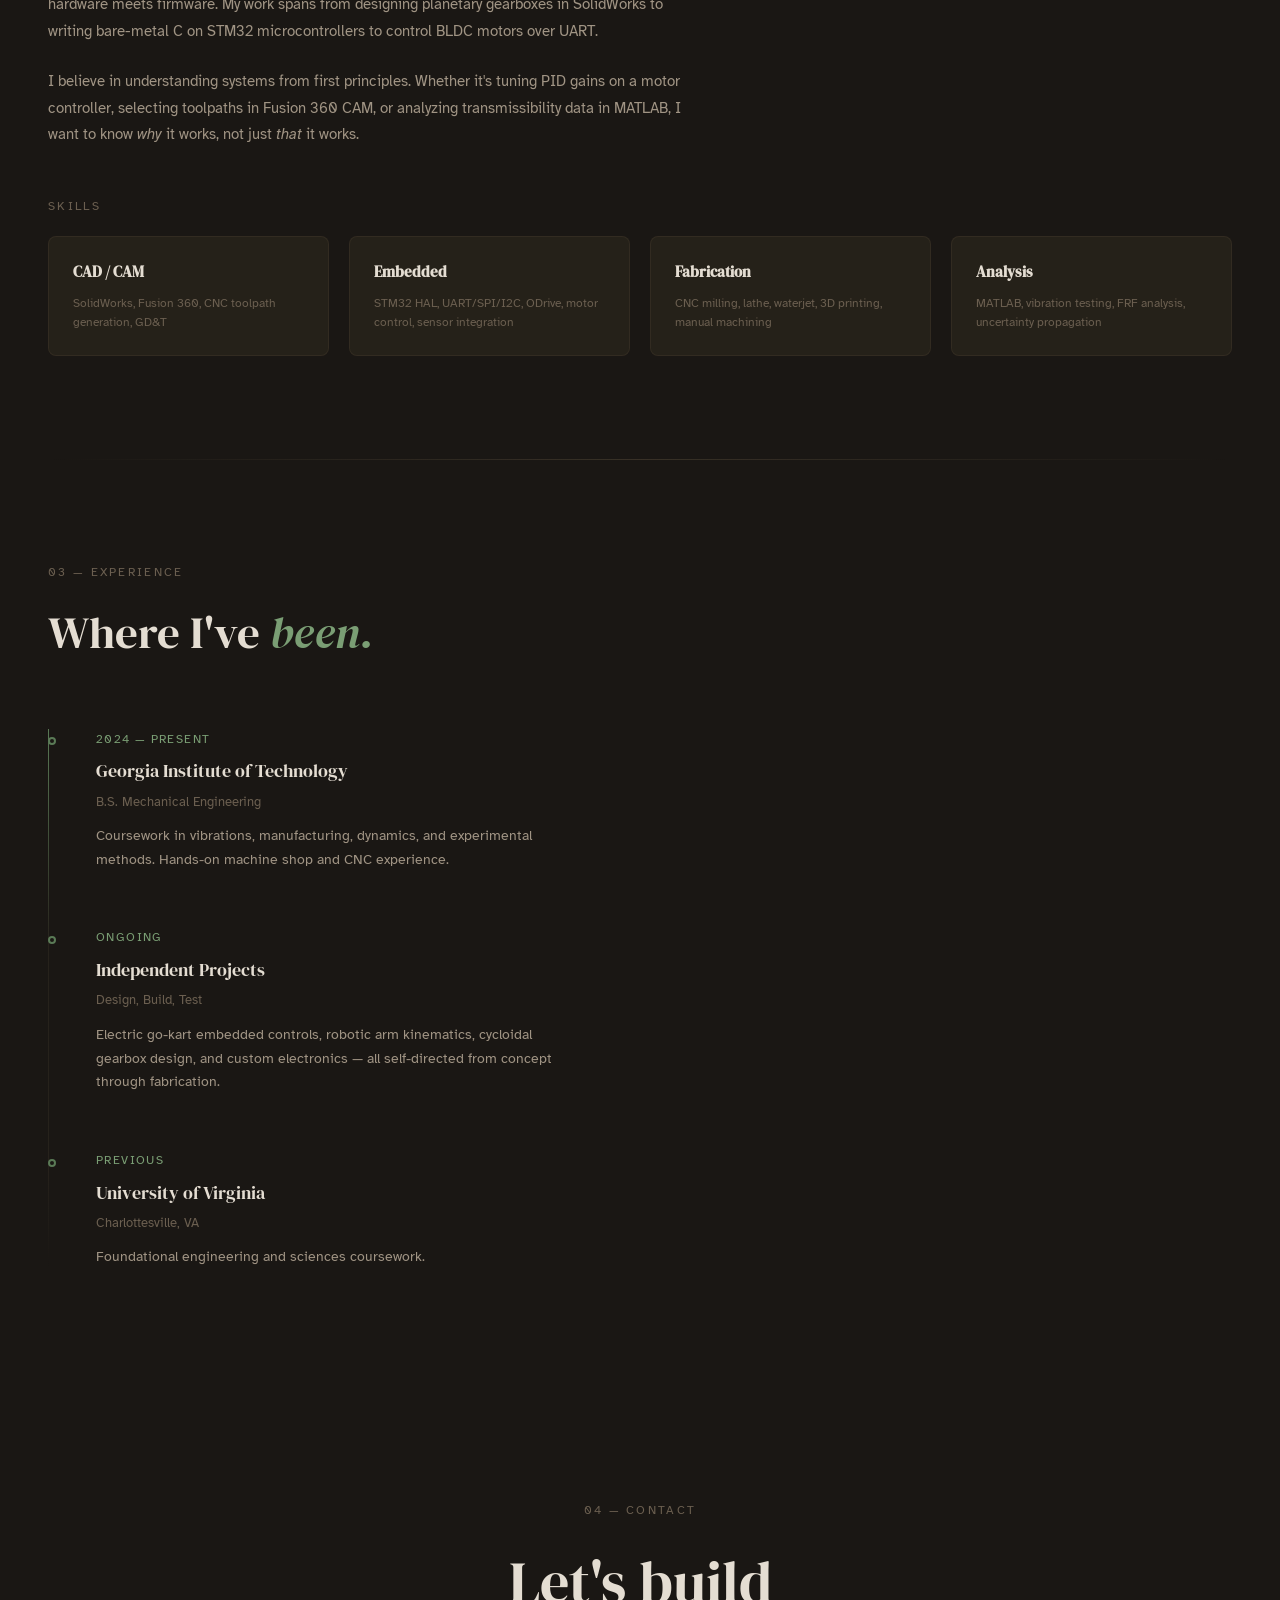
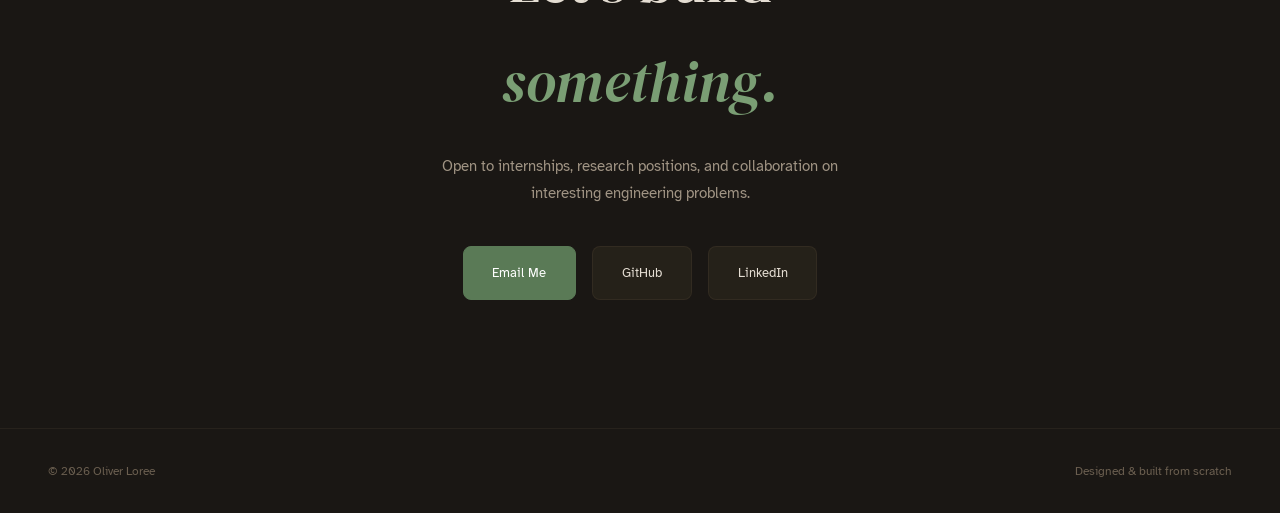
==== commit 6ec196c9: "portfolio redesign" ====
--- a/index.html
+++ b/index.html
@@ -2,6 +2,7 @@
 <html lang="en">
 <head>
 <meta charset="UTF-8">
+<meta name="referrer" content="strict-origin-when-cross-origin">
 <meta name="viewport" content="width=device-width, initial-scale=1.0">
 <title>Oliver Loree — Mechanical Engineer</title>
 <link href="https://fonts.googleapis.com/css2?family=DM+Serif+Display:ital@0;1&family=Atkinson+Hyperlegible:wght@400;700&display=swap" rel="stylesheet">
@@ -71,8 +72,8 @@
 .loader-gear img {
   width: 100%;
   height: 100%;
-  /* Invert black gear to match our light tan color */
-  filter: invert(0%) sepia(0%) saturate(100%) hue-rotate(0deg) brightness(90%);
+  /* Invert black gear to warm tan to match site palette */
+  filter: invert(68%) sepia(30%) saturate(450%) hue-rotate(350deg) brightness(90%) contrast(90%);
 }
 
 @keyframes gearSpin {
@@ -755,7 +756,7 @@
 <!-- ═══ LOADING SCREEN ═══ -->
 <div class="loader" id="loader">
   <div class="loader-gear">
-    <img src="pictures/Gear1.png" alt="ECVT Planetary Gearbox">
+    <img src="/mnt/user-data/uploads/1778707478355_image.png" alt="Loading gear">
   </div>
   <div class="loader-text">Loading</div>
 </div>
@@ -819,78 +820,8 @@
     <div class="section-label reveal">01 — Selected Work</div>
     <div class="section-title reveal reveal-delay-1">Projects that <em>ship.</em></div>
 
-    <div class="projects-list">
-
-      <!-- PROJECT 1 -->
-      <div class="project-entry">
-        <div class="project-number">01</div>
-        <div class="project-content">
-        <div class="project-image-slot">
-          <img src="pictures/p7/p7_hero.jpg" alt="ECVT Planetary Gearbox">
-        </div>          
-        <div class="project-info">
-            <div class="project-tags">
-              <span class="project-tag">CNC</span>
-              <span class="project-tag">Casting</span>
-              <span class="project-tag">Wire EDM</span>
-              <span class="project-tag">Motor Control</span>
-            </div>
-            <h3>ECVT Planetary Gearbox</h3>
-            <p>Sand-cast aluminum housing, wire-EDM steel gears, dual BLDC motors with ODrive controllers, and STM32 UART control — a full electronic continuously variable transmission built from scratch at the Georgia Tech Invention Studio.</p>
-            <a href="p7.html" class="project-link">
-              View Project
-              <svg viewBox="0 0 24 24" fill="none" stroke="currentColor" stroke-width="2"><path d="M5 12h14M12 5l7 7-7 7"/></svg>
-            </a>
-          </div>
-        </div>
-      </div>
-
-      <!-- PROJECT 2 -->
-      <div class="project-entry">
-        <div class="project-number">02</div>
-        <div class="project-content">
-          <div class="project-image-slot">
-          <img src="pictures/p6/p6_hero.jpg" alt="ECVT Planetary Gearbox">
-          </div>  
-          <div class="project-info">
-            <div class="project-tags">
-              <span class="project-tag">CAD</span>
-              <span class="project-tag">DFMA</span>
-              <span class="project-tag">Additive Mfg</span>
-            </div>
-            <h3>Transforming Buzz Mascot</h3>
-            <p>A 3-foot tall Ford Model A to Buzz transformer designed for Georgia Tech's Advanced Manufacturing Research Lab. Collapsible tail, fold-out legs, and print-ready components across CNC, wire EDM, and powder bed fusion.</p>
-            <a href="p5.html" class="project-link">
-              View Project
-              <svg viewBox="0 0 24 24" fill="none" stroke="currentColor" stroke-width="2"><path d="M5 12h14M12 5l7 7-7 7"/></svg>
-            </a>
-          </div>
-        </div>
-      </div>
-
-      <!-- PROJECT 3 -->
-      <div class="project-entry">
-        <div class="project-number">03</div>
-        <div class="project-content">
-          <div class="project-image-slot">
-          <img src="pictures/p5/p5_hero.jpg" alt="ECVT Planetary Gearbox">
-          </div> 
-          <div class="project-info">
-            <div class="project-tags">
-              <span class="project-tag">Woodworking</span>
-              <span class="project-tag">Kerf Bending</span>
-              <span class="project-tag">Router</span>
-            </div>
-            <h3>Tambour and Kerf Bending Cabinet</h3>
-            <p>A walnut cabinet with an 80-slab tambour door and kerf-bent corners, built entirely with hand tools and a router — no CNC. Custom MDF jigs guided every cut.</p>
-            <a href="p4.html" class="project-link">
-              View Project
-              <svg viewBox="0 0 24 24" fill="none" stroke="currentColor" stroke-width="2"><path d="M5 12h14M12 5l7 7-7 7"/></svg>
-            </a>
-          </div>
-        </div>
-      </div>
-
+    <div class="projects-list" id="featuredProjects">
+      <!-- Dynamically loaded from values.js -->
     </div>
 
     <a href="archive.html" class="archive-cta reveal">
@@ -984,7 +915,48 @@
 
 </div><!-- /page-content -->
 
+<script src="values.js"></script>
 <script>
+/* ═══════════════════════════════
+   DYNAMIC FEATURED PROJECTS
+   Pulls top 3 from values.js
+   ═══════════════════════════════ */
+(function() {
+  const featured = getRecentProjects(3);
+  const container = document.getElementById('featuredProjects');
+  const directions = [
+    'translateX(-80px) rotate(-2deg)',
+    'translateX(80px) rotate(2deg)',
+    'translateX(-80px) rotate(-1.5deg)'
+  ];
+
+  featured.forEach((project, i) => {
+    const entry = document.createElement('div');
+    entry.className = 'project-entry';
+    entry.style.transform = directions[i];
+    entry.innerHTML = `
+      <div class="project-number">0${i + 1}</div>
+      <div class="project-content">
+        <div class="project-image-slot">
+          <img src="${project.heroImage}" alt="${project.name}">
+        </div>
+        <div class="project-info">
+          <div class="project-tags">
+            ${project.skills.slice(0, 4).map(s => `<span class="project-tag">${s}</span>`).join('')}
+          </div>
+          <h3>${project.name}</h3>
+          <p>${project.blurb}</p>
+          <a href="${project.link}" class="project-link">
+            View Project
+            <svg viewBox="0 0 24 24" fill="none" stroke="currentColor" stroke-width="2"><path d="M5 12h14M12 5l7 7-7 7"/></svg>
+          </a>
+        </div>
+      </div>
+    `;
+    container.appendChild(entry);
+  });
+})();
+
 /* ═══════════════════════════════
    LOADER → HERO DROP-IN
    ═══════════════════════════════ */
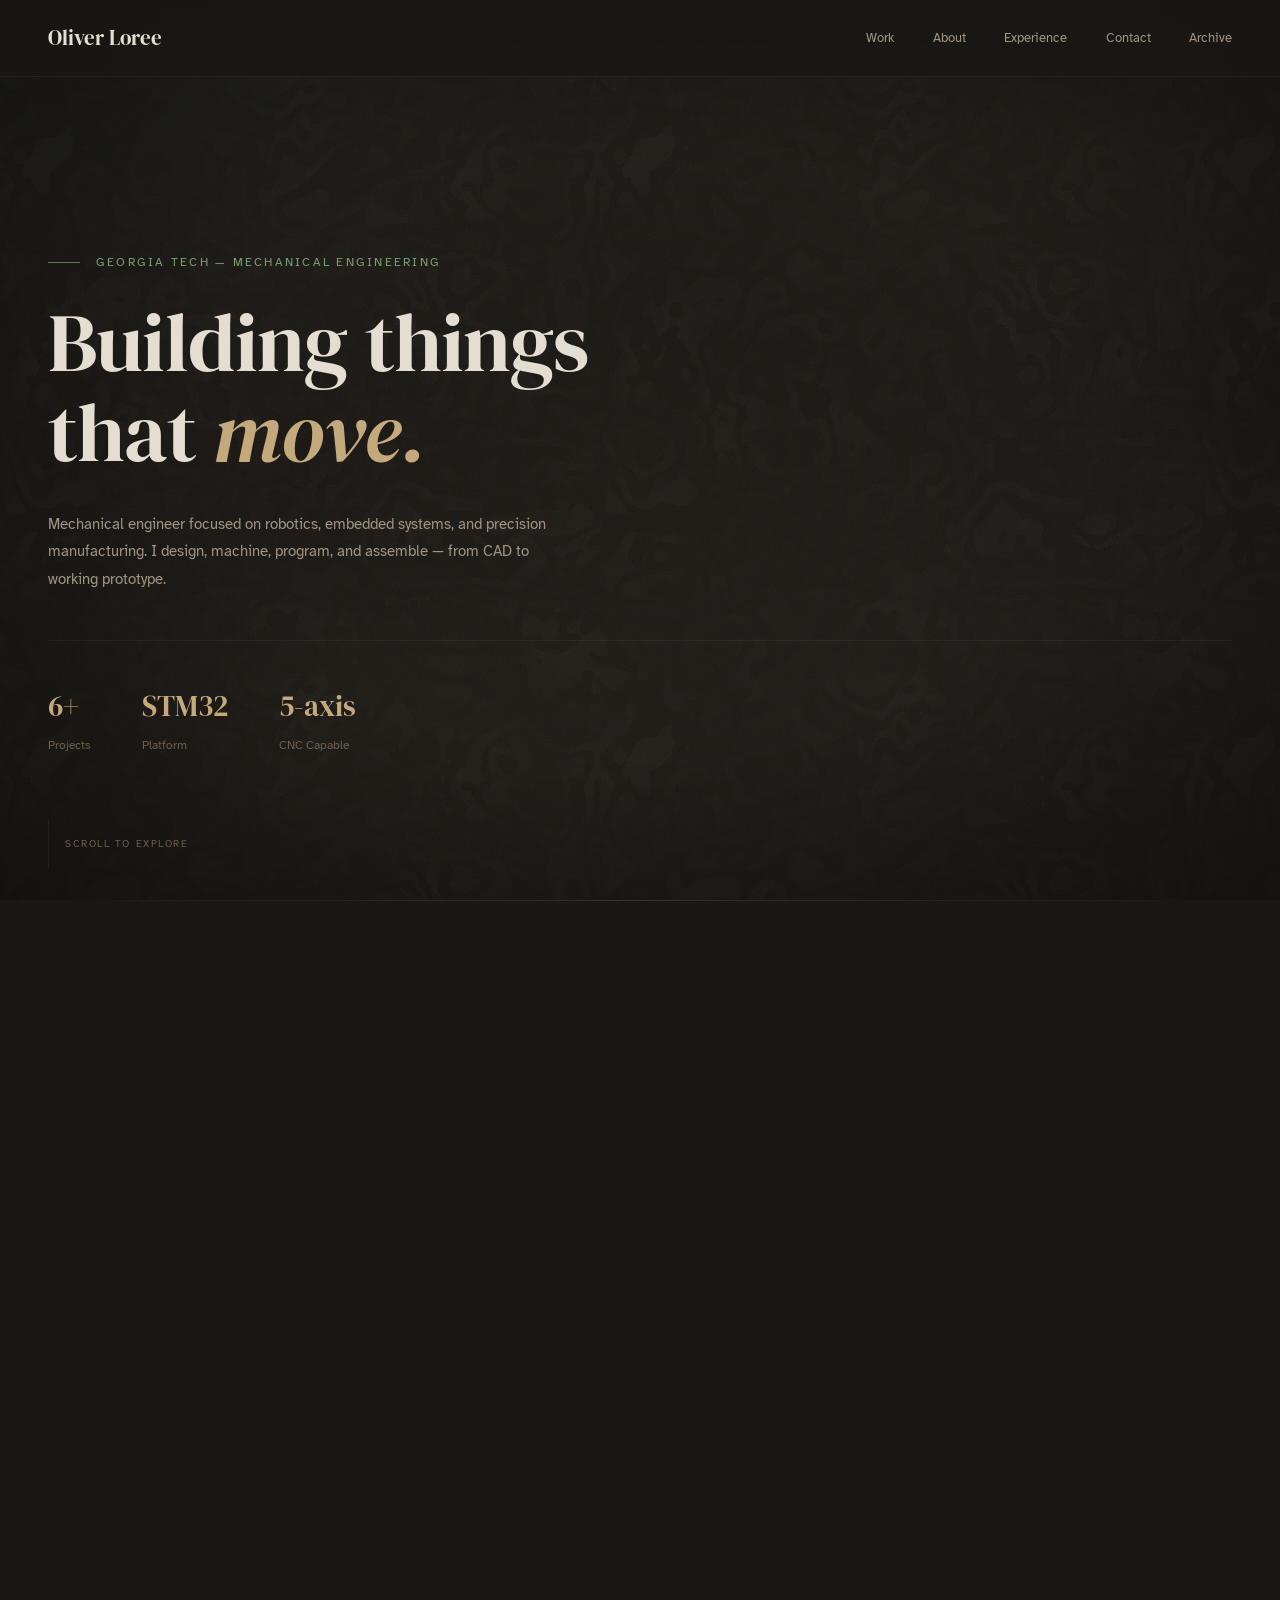
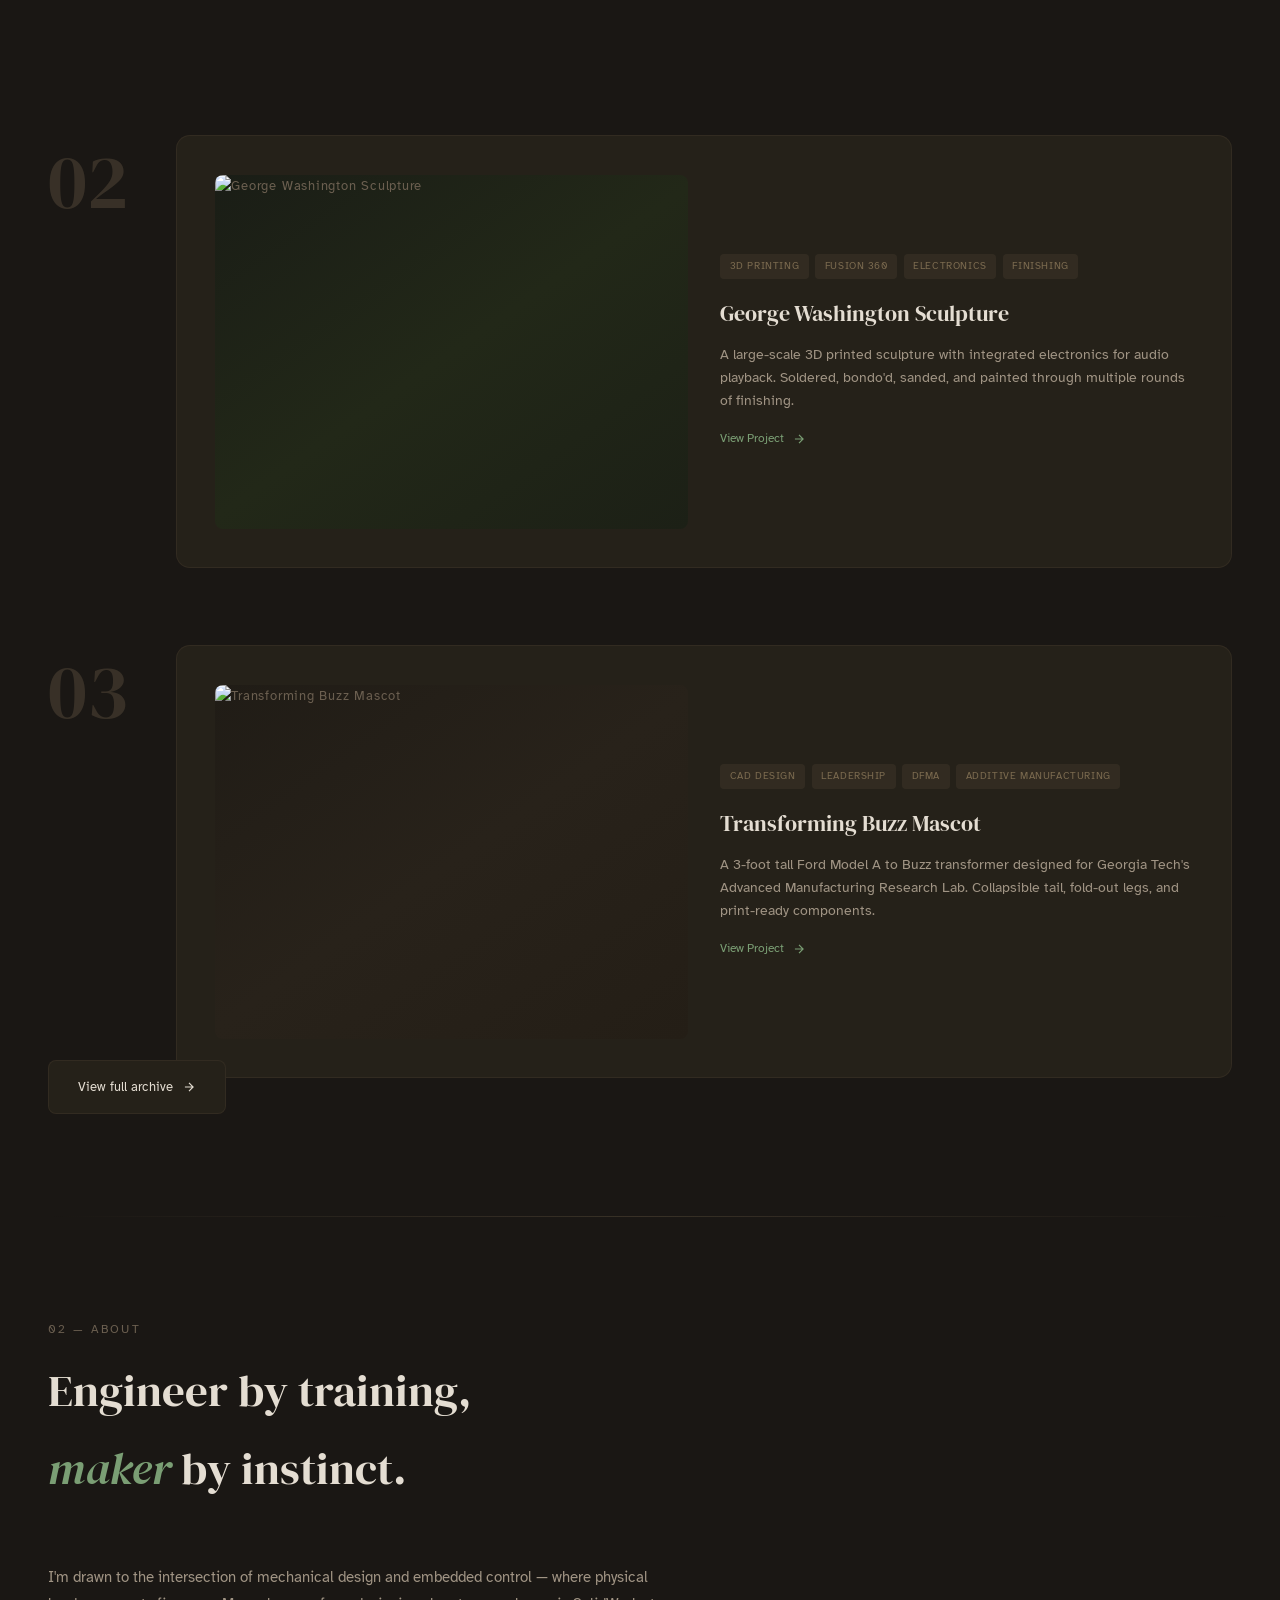
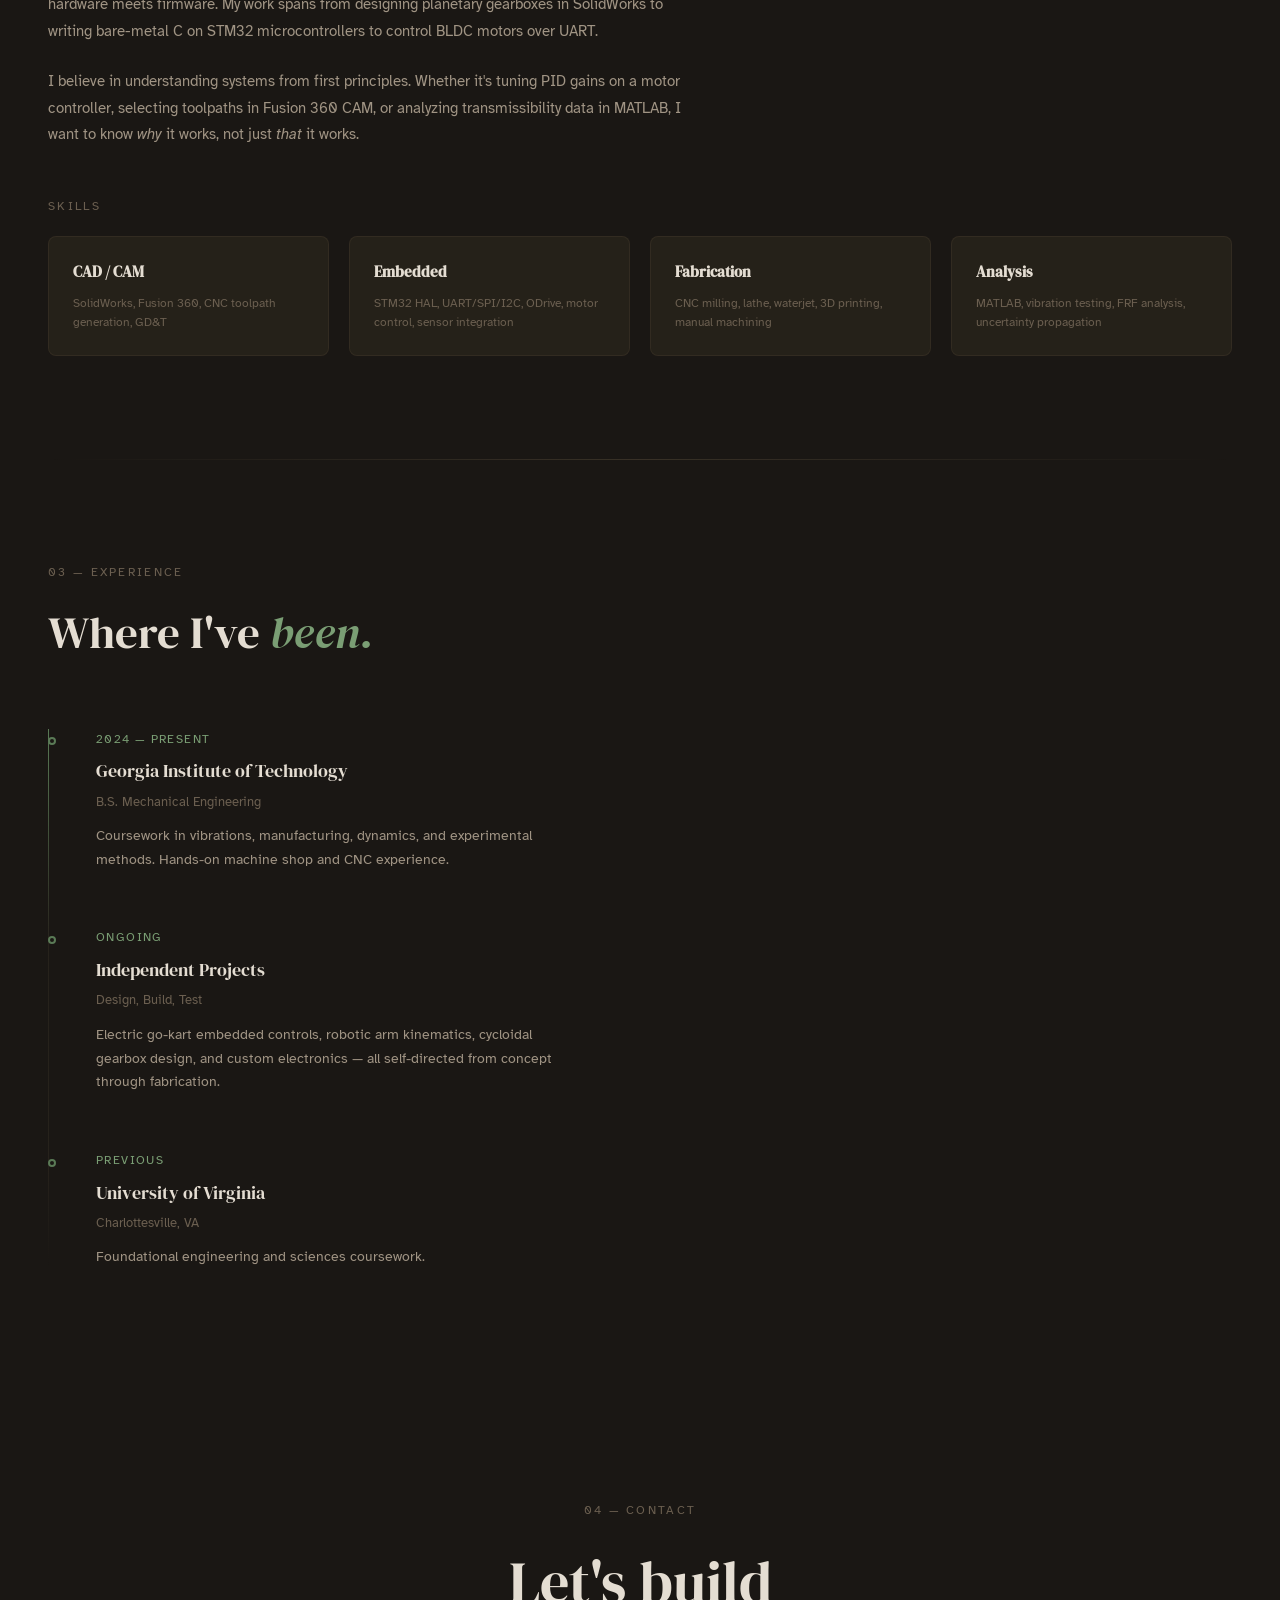
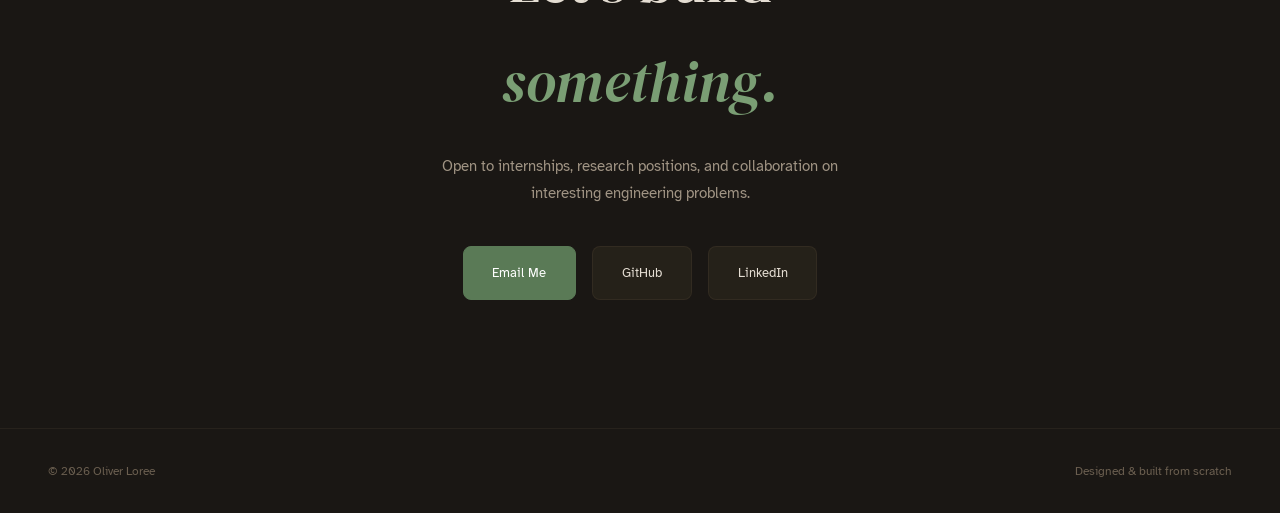
==== commit 3a7bf258: "fixing index formatting" ====
--- a/index.html
+++ b/index.html
@@ -72,8 +72,6 @@
 .loader-gear img {
   width: 100%;
   height: 100%;
-  /* Invert black gear to warm tan to match site palette */
-  filter: invert(68%) sepia(30%) saturate(450%) hue-rotate(350deg) brightness(90%) contrast(90%);
 }
 
 @keyframes gearSpin {
@@ -429,27 +427,21 @@
   align-items: start;
   /* Scroll-in animation */
   opacity: 0;
-  transform: translateX(-80px) rotate(-2deg);
+  transform: translateY(50px);
   transition: opacity 1s cubic-bezier(0.22, 1, 0.36, 1),
               transform 1s cubic-bezier(0.22, 1, 0.36, 1);
 }
 .project-entry.visible {
   opacity: 1;
-  transform: translateX(0) rotate(0deg);
-}
-
-/* Stagger each card */
+  transform: translateY(0);
+}
+
+/* Stagger delay for each card */
 .project-entry:nth-child(2) {
-  transform: translateX(80px) rotate(2deg);
-}
-.project-entry:nth-child(2).visible {
-  transform: translateX(0) rotate(0deg);
+  transition-delay: 0.15s;
 }
 .project-entry:nth-child(3) {
-  transform: translateX(-80px) rotate(-1.5deg);
-}
-.project-entry:nth-child(3).visible {
-  transform: translateX(0) rotate(0deg);
+  transition-delay: 0.3s;
 }
 
 .project-number {
@@ -592,16 +584,12 @@
   .project-image-slot {
     aspect-ratio: 16/9;
   }
-  /* simplify mobile animations to vertical only */
-  .project-entry,
-  .project-entry:nth-child(2),
-  .project-entry:nth-child(3) {
-    transform: translateY(60px) rotate(0deg);
+  /* simplify mobile animations */
+  .project-entry {
+    transform: translateY(50px);
   }
-  .project-entry.visible,
-  .project-entry:nth-child(2).visible,
-  .project-entry:nth-child(3).visible {
-    transform: translateY(0) rotate(0deg);
+  .project-entry.visible {
+    transform: translateY(0);
   }
 }
 
@@ -925,9 +913,9 @@
   const featured = getRecentProjects(3);
   const container = document.getElementById('featuredProjects');
   const directions = [
-    'translateX(-80px) rotate(-2deg)',
-    'translateX(80px) rotate(2deg)',
-    'translateX(-80px) rotate(-1.5deg)'
+    'translateY(50px)',
+    'translateY(50px)',
+    'translateY(50px)'
   ];
 
   featured.forEach((project, i) => {
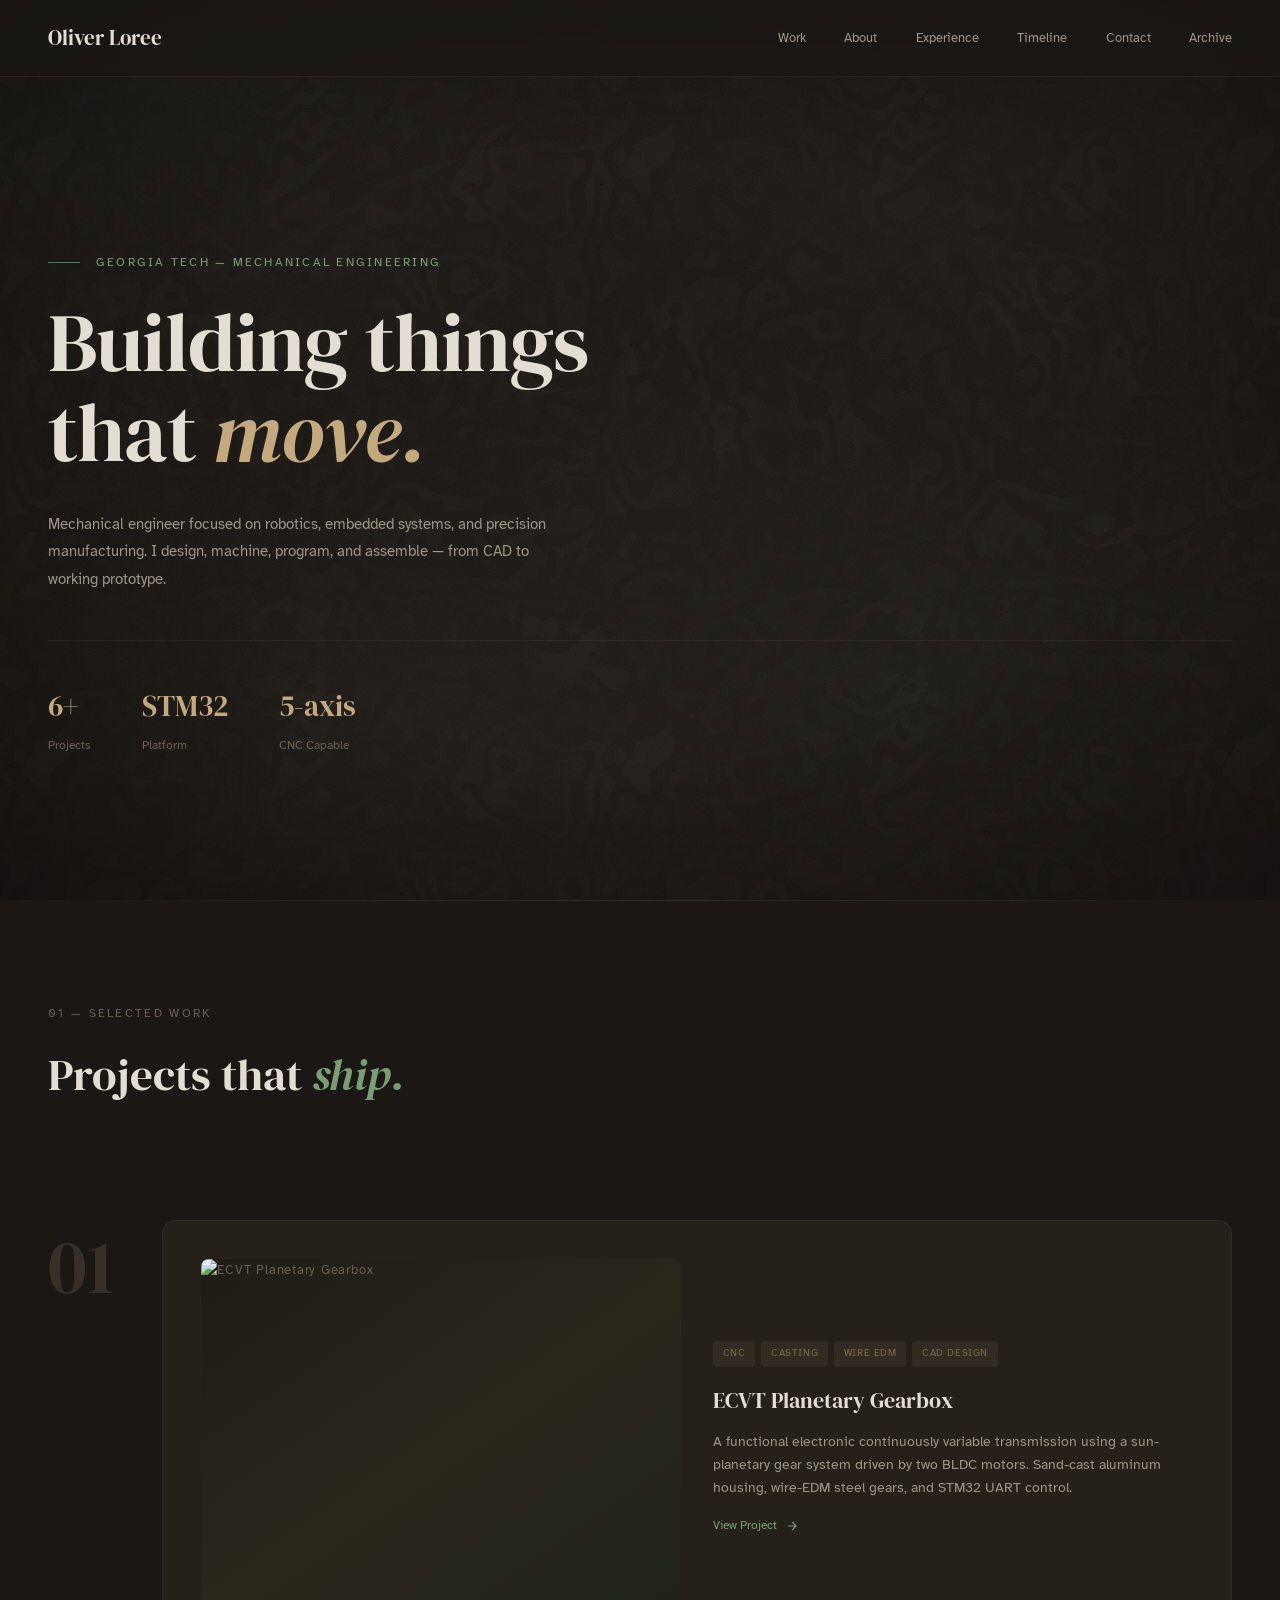
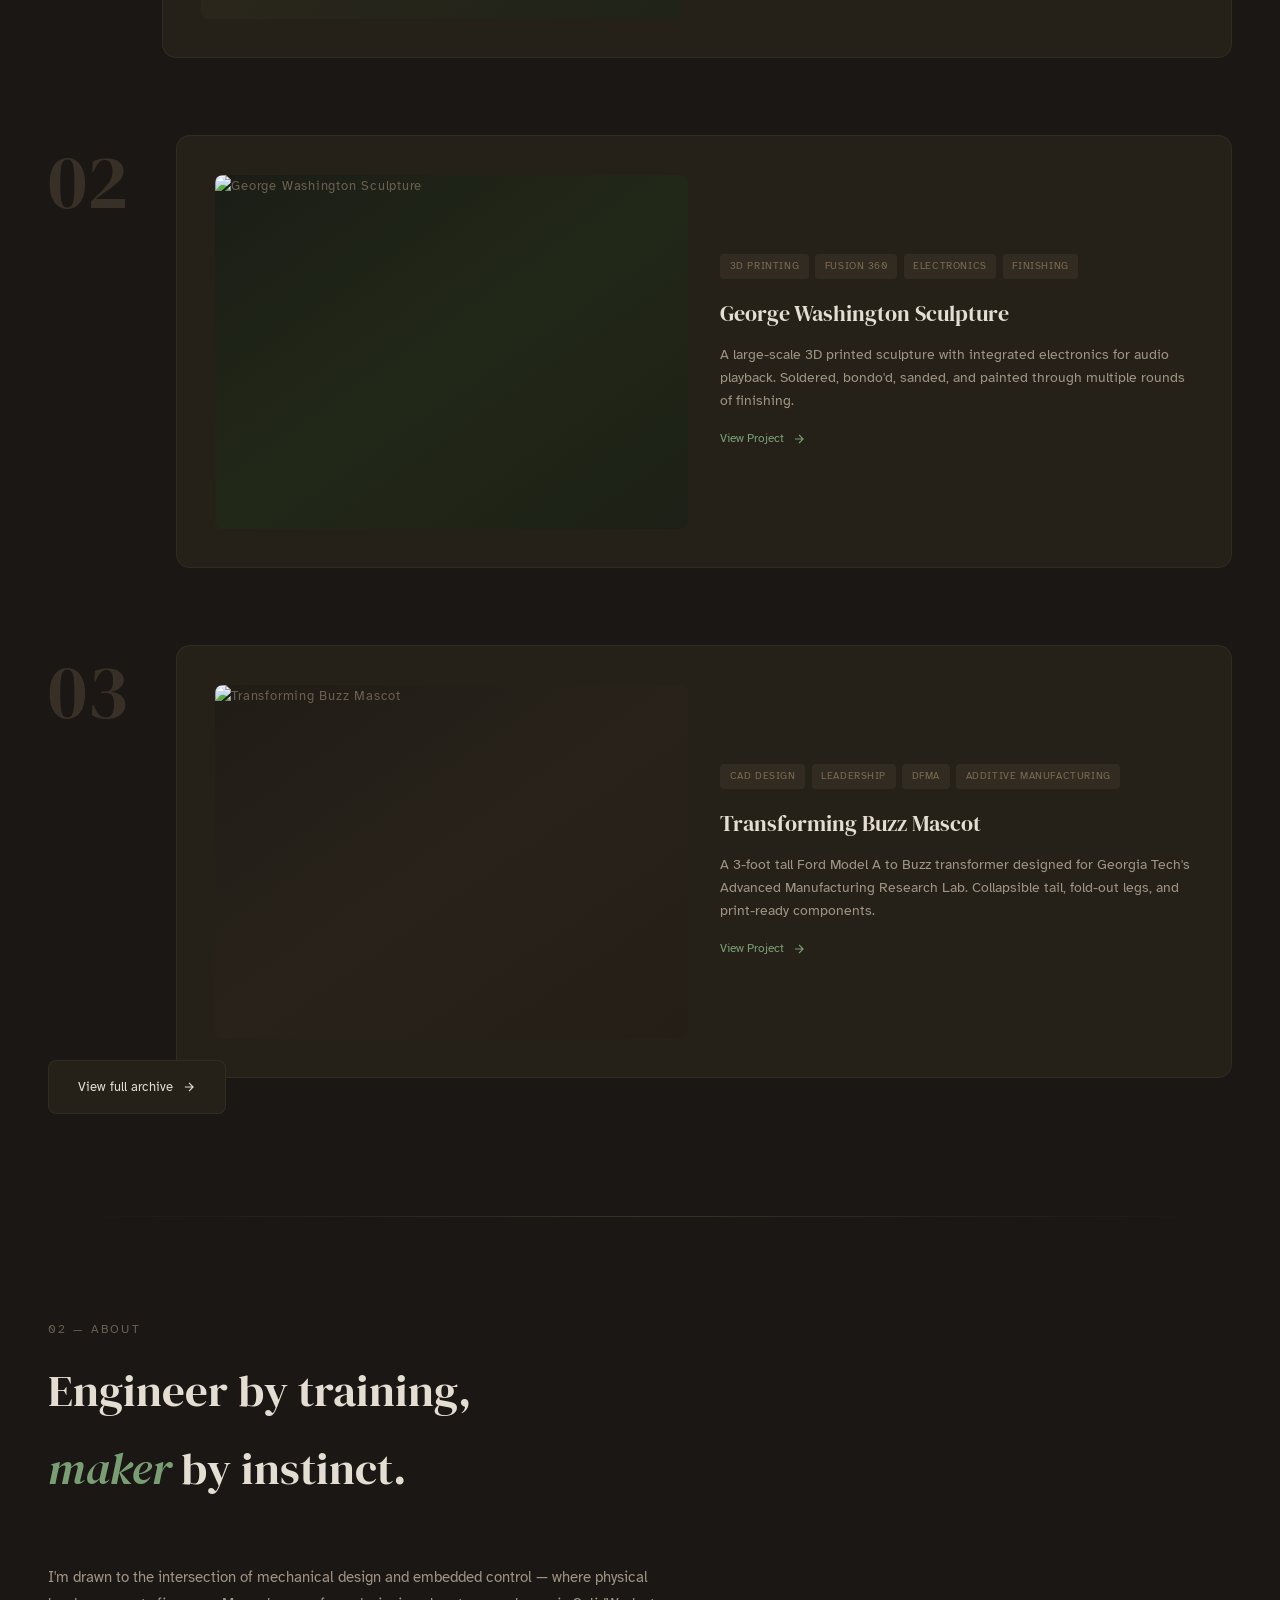
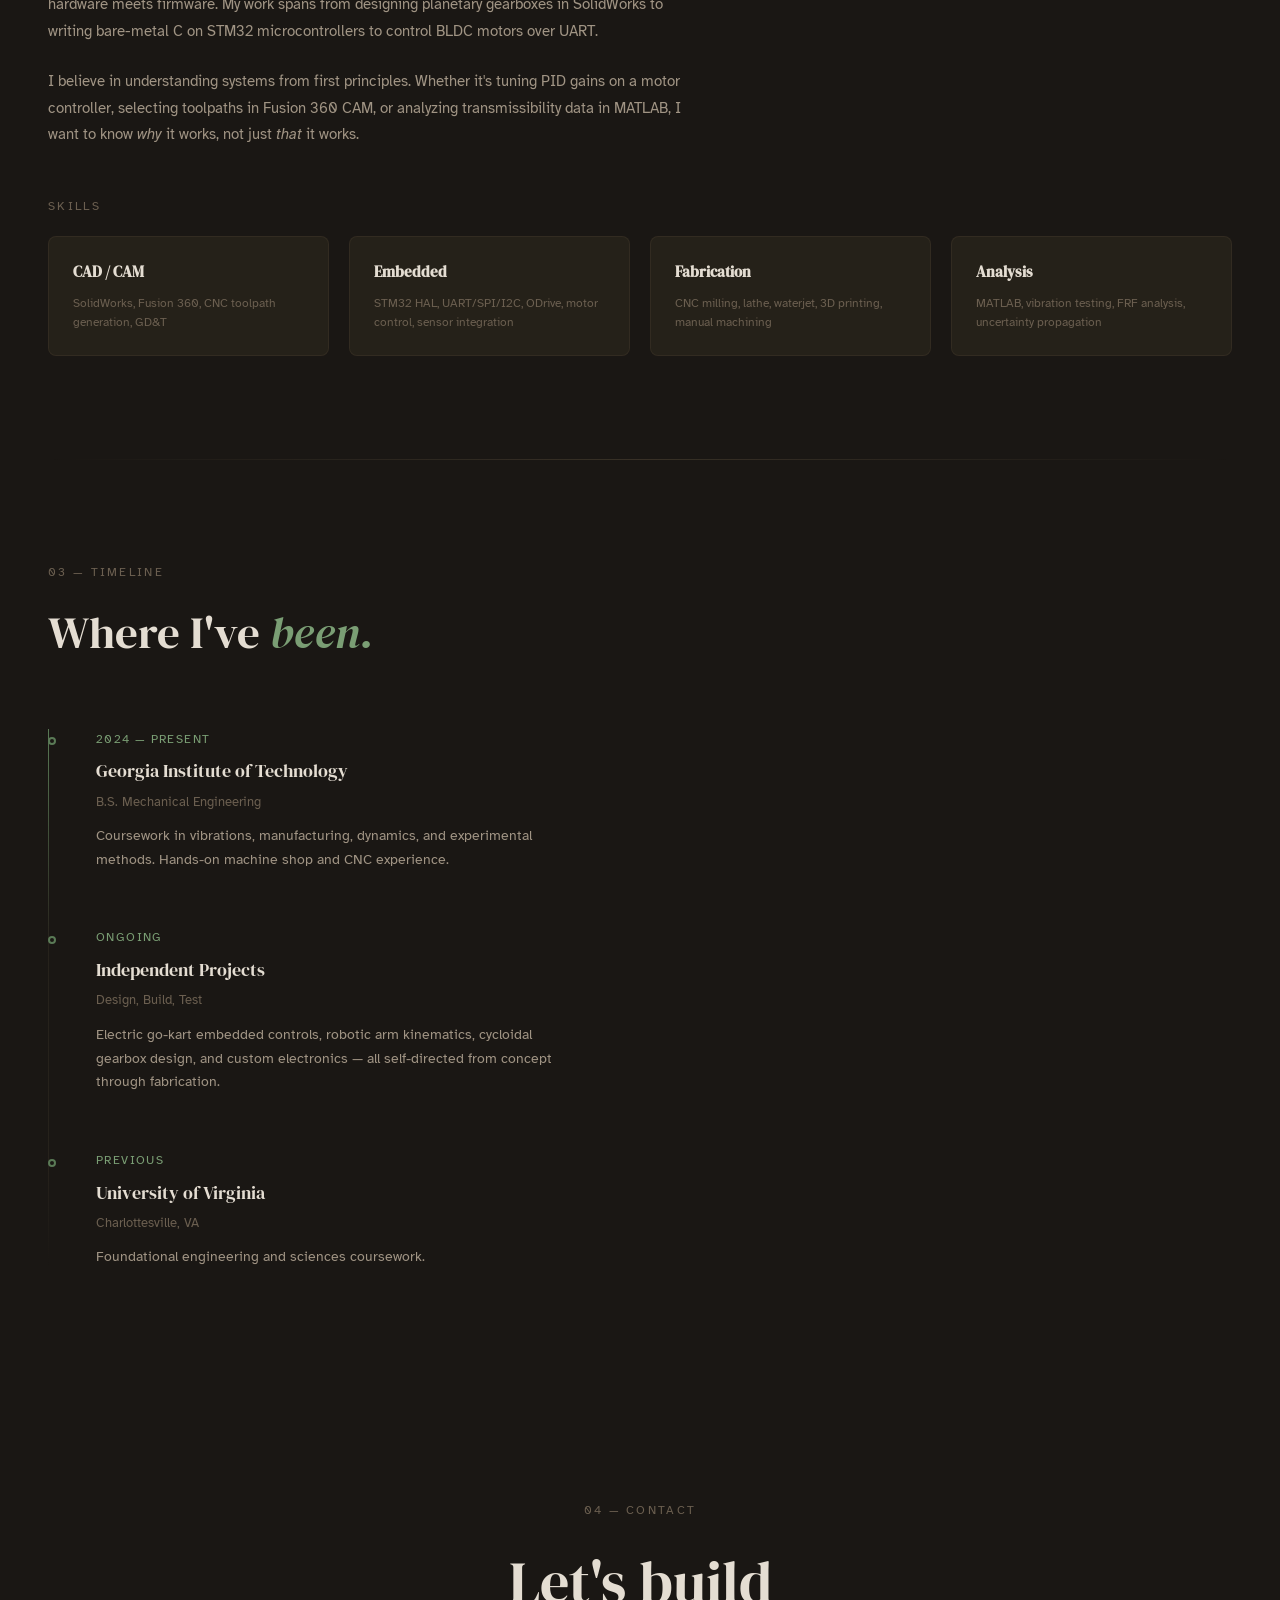
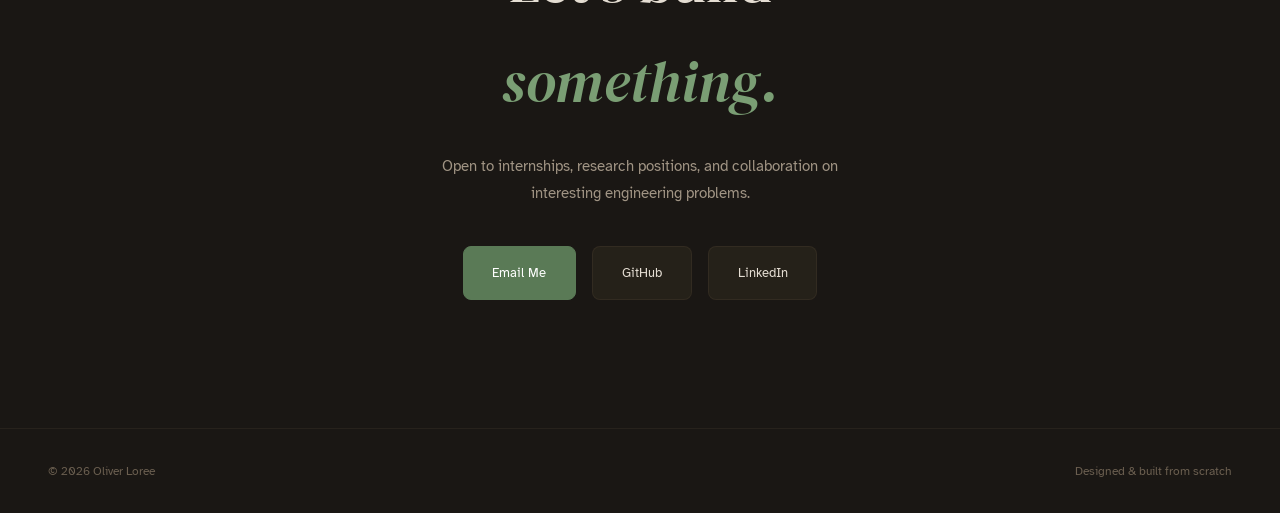
==== commit 226ac8f0: "update nav and remove scroll indicator" ====
--- a/index.html
+++ b/index.html
@@ -744,7 +744,7 @@
 <!-- ═══ LOADING SCREEN ═══ -->
 <div class="loader" id="loader">
   <div class="loader-gear">
-    <img src="/mnt/user-data/uploads/1778707478355_image.png" alt="Loading gear">
+    <img src="https://pub-c94488256fcd4c54ba252c6fe9ad300d.r2.dev/pictures/Gear1.png" alt="Loading gear">
   </div>
   <div class="loader-text">Loading</div>
 </div>
@@ -765,7 +765,8 @@
   <div class="nav-links" id="navLinks">
     <a href="#work">Work</a>
     <a href="#about">About</a>
-    <a href="#experience">Experience</a>
+    <a href="experience.html">Experience</a>
+    <a href="#timeline">Timeline</a>
     <a href="#contact">Contact</a>
     <a href="archive.html">Archive</a>
   </div>
@@ -794,10 +795,6 @@
         <div class="stat-number">5-axis</div>
         <div class="stat-label">CNC Capable</div>
       </div>
-    </div>
-    <div class="scroll-indicator hero-drop hero-drop-4" style="transition-delay:0.9s">
-      <div class="scroll-line"></div>
-      Scroll to explore
     </div>
   </header>
 
@@ -859,8 +856,8 @@
   <div class="section-divider"><hr></div>
 
   <!-- EXPERIENCE -->
-  <section id="experience">
-    <div class="section-label reveal">03 — Experience</div>
+  <section id="timeline">
+    <div class="section-label reveal">03 — Timeline</div>
     <div class="section-title reveal reveal-delay-1">Where I've <em>been.</em></div>
     <div class="timeline">
       <div class="timeline-item reveal reveal-delay-2">
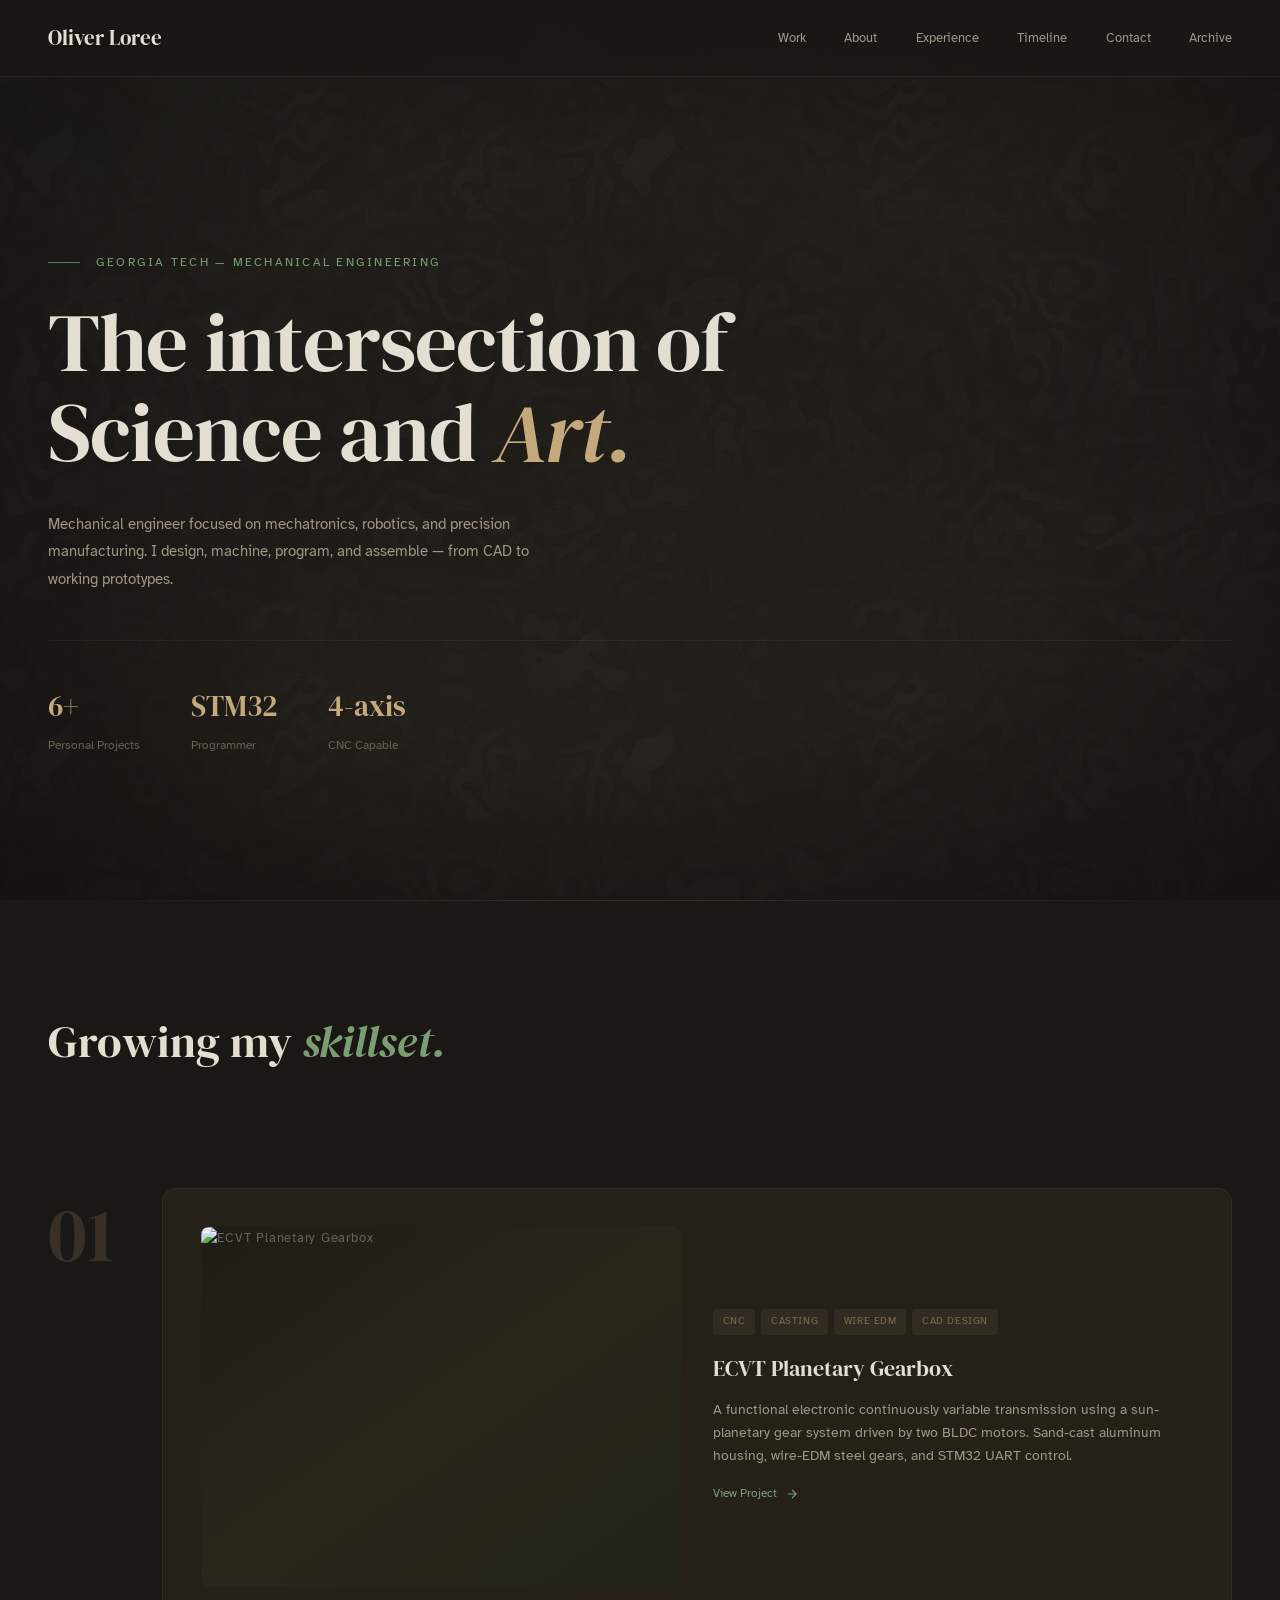
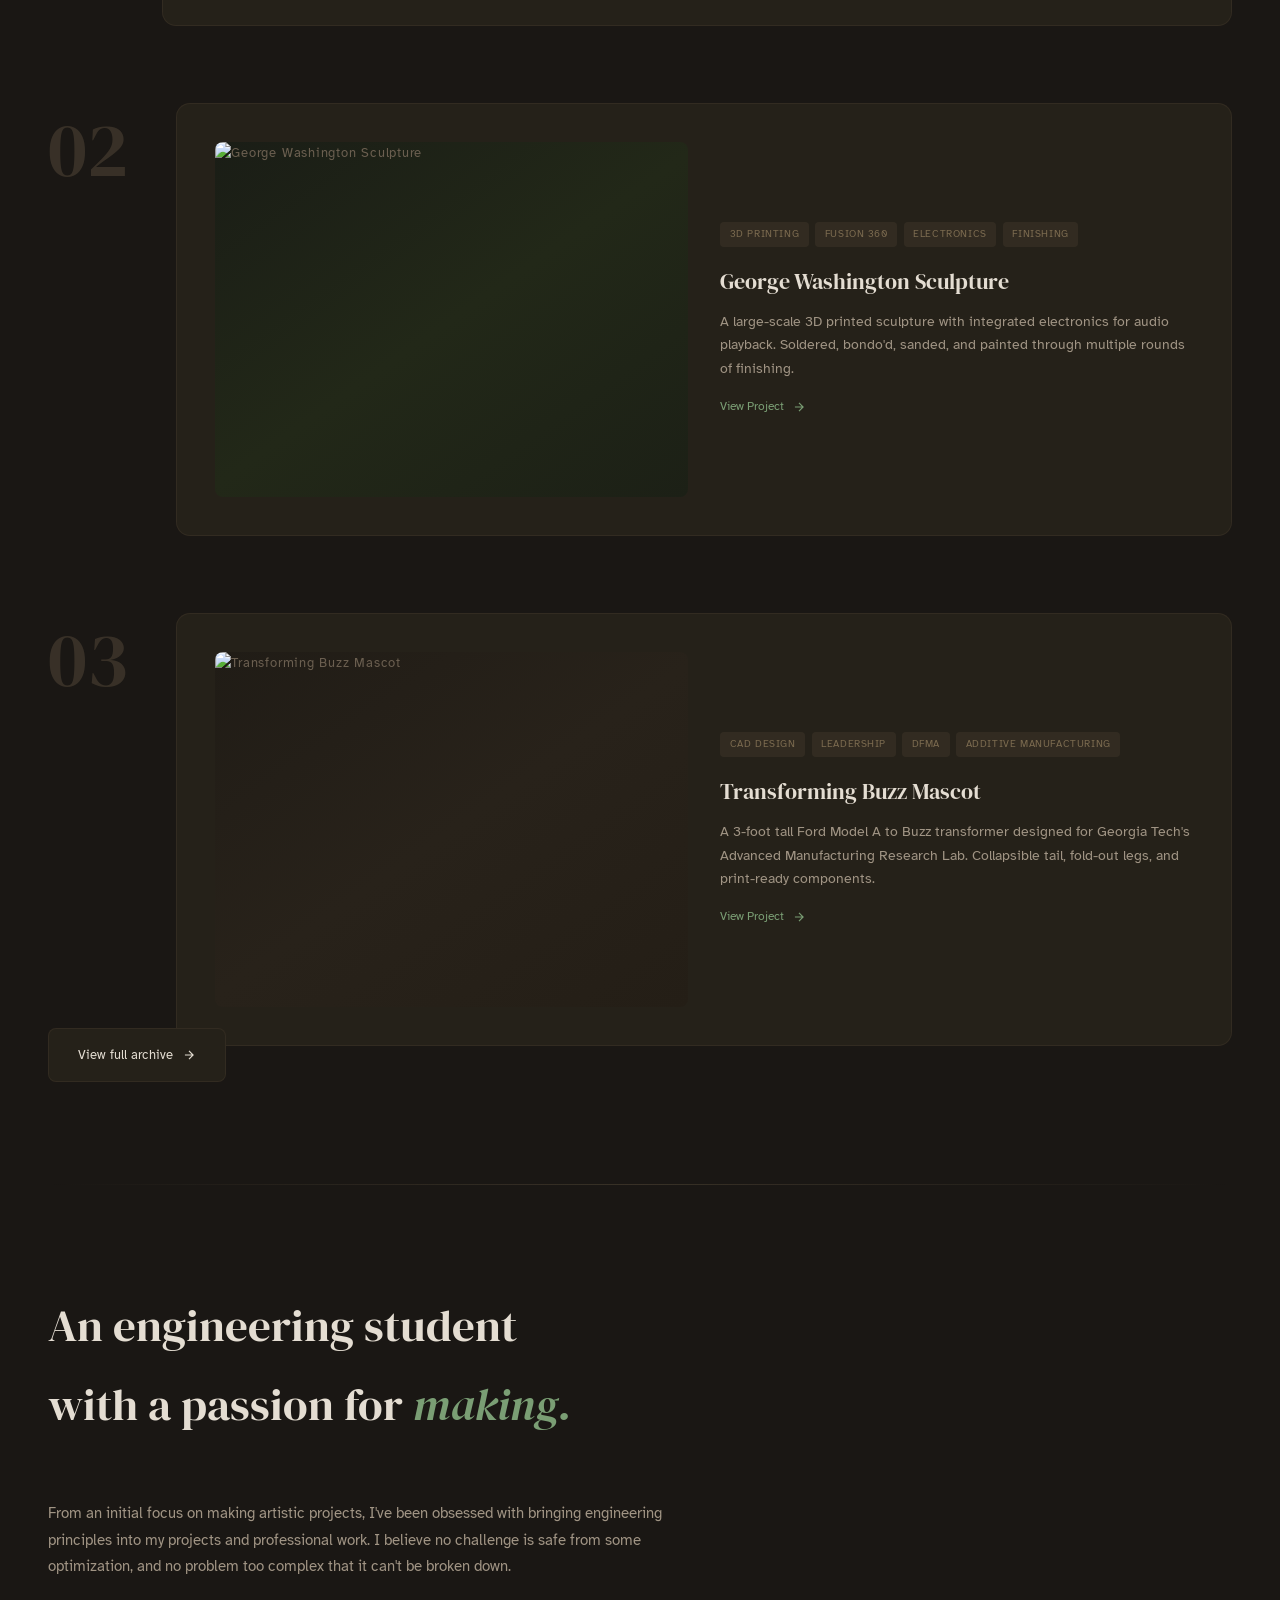
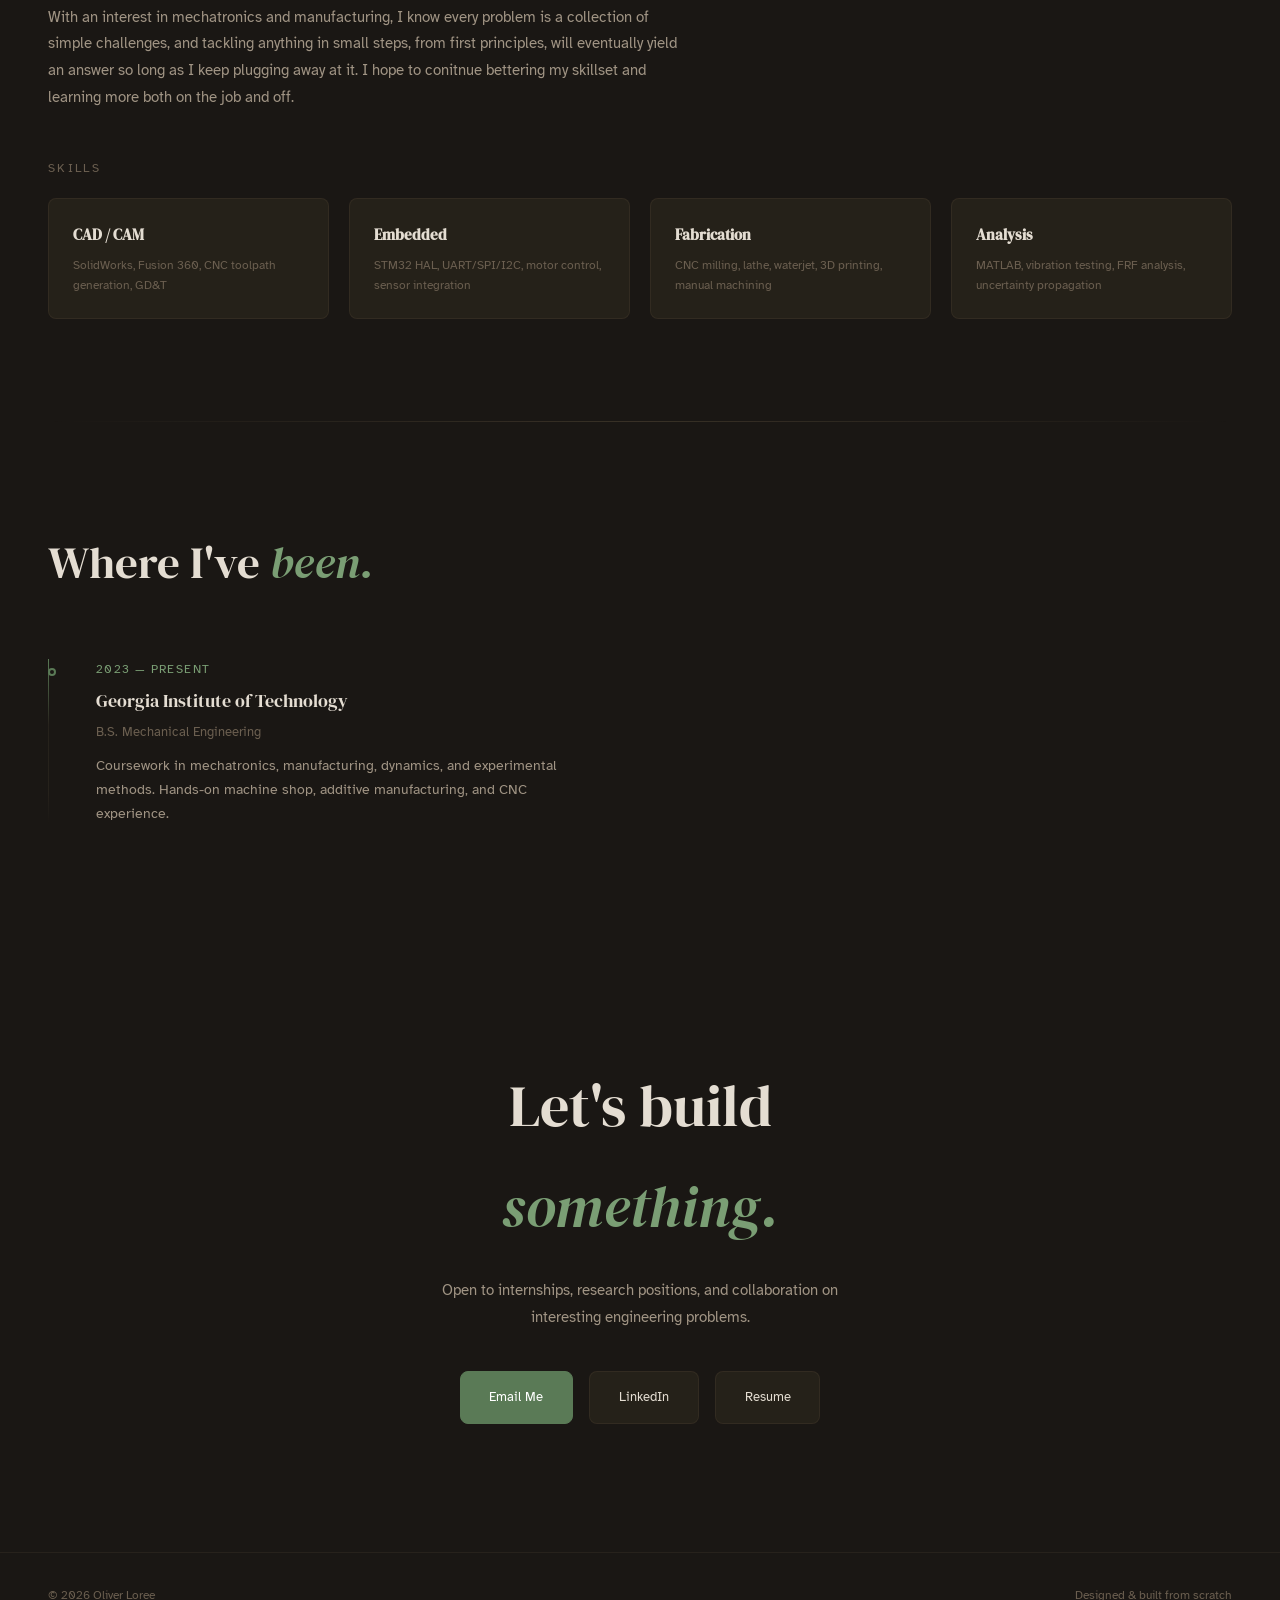
==== commit f9b9e628: "edited index file text" ====
--- a/index.html
+++ b/index.html
@@ -778,21 +778,21 @@
   <!-- HERO -->
   <header class="hero">
     <div class="hero-overline hero-drop hero-drop-1">Georgia Tech — Mechanical Engineering</div>
-    <h1 class="hero-drop hero-drop-2">Building things<br>that <em>move.</em></h1>
+    <h1 class="hero-drop hero-drop-2">The intersection of<br>Science and  <em>Art.</em></h1>
     <p class="hero-desc hero-drop hero-drop-3">
-      Mechanical engineer focused on robotics, embedded systems, and precision manufacturing. I design, machine, program, and assemble — from CAD to working prototype.
+      Mechanical engineer focused on mechatronics, robotics, and precision manufacturing. I design, machine, program, and assemble — from CAD to working prototypes.
     </p>
     <div class="hero-stats hero-drop hero-drop-4">
       <div class="stat-item">
         <div class="stat-number">6+</div>
-        <div class="stat-label">Projects</div>
+        <div class="stat-label">Personal Projects</div>
       </div>
       <div class="stat-item">
         <div class="stat-number">STM32</div>
-        <div class="stat-label">Platform</div>
+        <div class="stat-label">Programmer</div>
       </div>
       <div class="stat-item">
-        <div class="stat-number">5-axis</div>
+        <div class="stat-number">4-axis</div>
         <div class="stat-label">CNC Capable</div>
       </div>
     </div>
@@ -802,8 +802,8 @@
 
   <!-- WORK / PROJECTS -->
   <section id="work">
-    <div class="section-label reveal">01 — Selected Work</div>
-    <div class="section-title reveal reveal-delay-1">Projects that <em>ship.</em></div>
+    <!--<div class="section-label reveal">01 — Selected Work</div>--> 
+    <div class="section-title reveal reveal-delay-1">Growing my <em>skillset.</em></div>
 
     <div class="projects-list" id="featuredProjects">
       <!-- Dynamically loaded from values.js -->
@@ -819,14 +819,14 @@
 
   <!-- ABOUT + SKILLS -->
   <section id="about">
-    <div class="section-label reveal">02 — About</div>
-    <div class="section-title reveal reveal-delay-1">Engineer by training,<br><em>maker</em> by instinct.</div>
+    <!-- <div class="section-label reveal">02 — About</div> -->
+    <div class="section-title reveal reveal-delay-1">An engineering student<br>with a passion for <em>making.</em></div>
     <div class="about-text reveal reveal-delay-2">
       <p>
-        I'm drawn to the intersection of mechanical design and embedded control — where physical hardware meets firmware. My work spans from designing planetary gearboxes in SolidWorks to writing bare-metal C on STM32 microcontrollers to control BLDC motors over UART.
+        From an initial focus on making artistic projects, I've been obsessed with bringing engineering principles into my projects and professional work. I believe no challenge is safe from some optimization, and no problem too complex that it can't be broken down.
       </p>
       <p>
-        I believe in understanding systems from first principles. Whether it's tuning PID gains on a motor controller, selecting toolpaths in Fusion 360 CAM, or analyzing transmissibility data in MATLAB, I want to know <em>why</em> it works, not just <em>that</em> it works.
+        With an interest in mechatronics and manufacturing, I know every problem is a collection of simple challenges, and tackling anything in small steps, from first principles, will eventually yield an answer so long as I keep plugging away at it. I hope to conitnue bettering my skillset and learning more both on the job and off.
       </p>
     </div>
 
@@ -839,7 +839,7 @@
         </div>
         <div class="skill-block reveal reveal-delay-2">
           <h4>Embedded</h4>
-          <p>STM32 HAL, UART/SPI/I2C, ODrive, motor control, sensor integration</p>
+          <p>STM32 HAL, UART/SPI/I2C, motor control, sensor integration</p>
         </div>
         <div class="skill-block reveal reveal-delay-3">
           <h4>Fabrication</h4>
@@ -857,39 +857,29 @@
 
   <!-- EXPERIENCE -->
   <section id="timeline">
-    <div class="section-label reveal">03 — Timeline</div>
+    <!--<div class="section-label reveal">03 — Timeline</div>-->
     <div class="section-title reveal reveal-delay-1">Where I've <em>been.</em></div>
     <div class="timeline">
       <div class="timeline-item reveal reveal-delay-2">
-        <div class="timeline-date">2024 — Present</div>
+        <div class="timeline-date">2023 — Present</div>
         <h3>Georgia Institute of Technology</h3>
         <div class="timeline-role">B.S. Mechanical Engineering</div>
-        <p>Coursework in vibrations, manufacturing, dynamics, and experimental methods. Hands-on machine shop and CNC experience.</p>
-      </div>
-      <div class="timeline-item reveal reveal-delay-3">
-        <div class="timeline-date">Ongoing</div>
-        <h3>Independent Projects</h3>
-        <div class="timeline-role">Design, Build, Test</div>
-        <p>Electric go-kart embedded controls, robotic arm kinematics, cycloidal gearbox design, and custom electronics — all self-directed from concept through fabrication.</p>
-      </div>
-      <div class="timeline-item reveal reveal-delay-4">
-        <div class="timeline-date">Previous</div>
-        <h3>University of Virginia</h3>
-        <div class="timeline-role">Charlottesville, VA</div>
-        <p>Foundational engineering and sciences coursework.</p>
+        <p>Coursework in mechatronics, manufacturing, dynamics, and experimental methods. Hands-on machine shop, additive manufacturing, and CNC experience.</p>
       </div>
     </div>
   </section>
 
   <!-- CONTACT -->
   <section id="contact" class="contact-section">
-    <div class="section-label reveal">04 — Contact</div>
+    <!--<div class="section-label reveal">04 — Contact</div>-->
     <div class="contact-title reveal reveal-delay-1">Let's build<br><em>something.</em></div>
     <p class="contact-desc reveal reveal-delay-2">Open to internships, research positions, and collaboration on interesting engineering problems.</p>
     <div class="contact-links reveal reveal-delay-3">
-      <a href="mailto:oliver@example.com" class="contact-btn primary">Email Me</a>
-      <a href="https://github.com/leonorloree-jpg" target="_blank" class="contact-btn">GitHub</a>
-      <a href="https://linkedin.com" target="_blank" class="contact-btn">LinkedIn</a>
+      <a href="mailto:leonorloree@gmail.com" class="contact-btn primary">Email Me</a>
+      <!--<a href="https://github.com/leonorloree-jpg" target="_blank" class="contact-btn">GitHub</a>-->
+      <a href="https://www.linkedin.com/in/leonorloree/m" target="_blank" class="contact-btn">LinkedIn</a>
+      <a href="https://pub-c94488256fcd4c54ba252c6fe9ad300d.r2.dev/Resume.pdf" target="_blank" class="contact-btn">Resume</a>
+
     </div>
   </section>
 
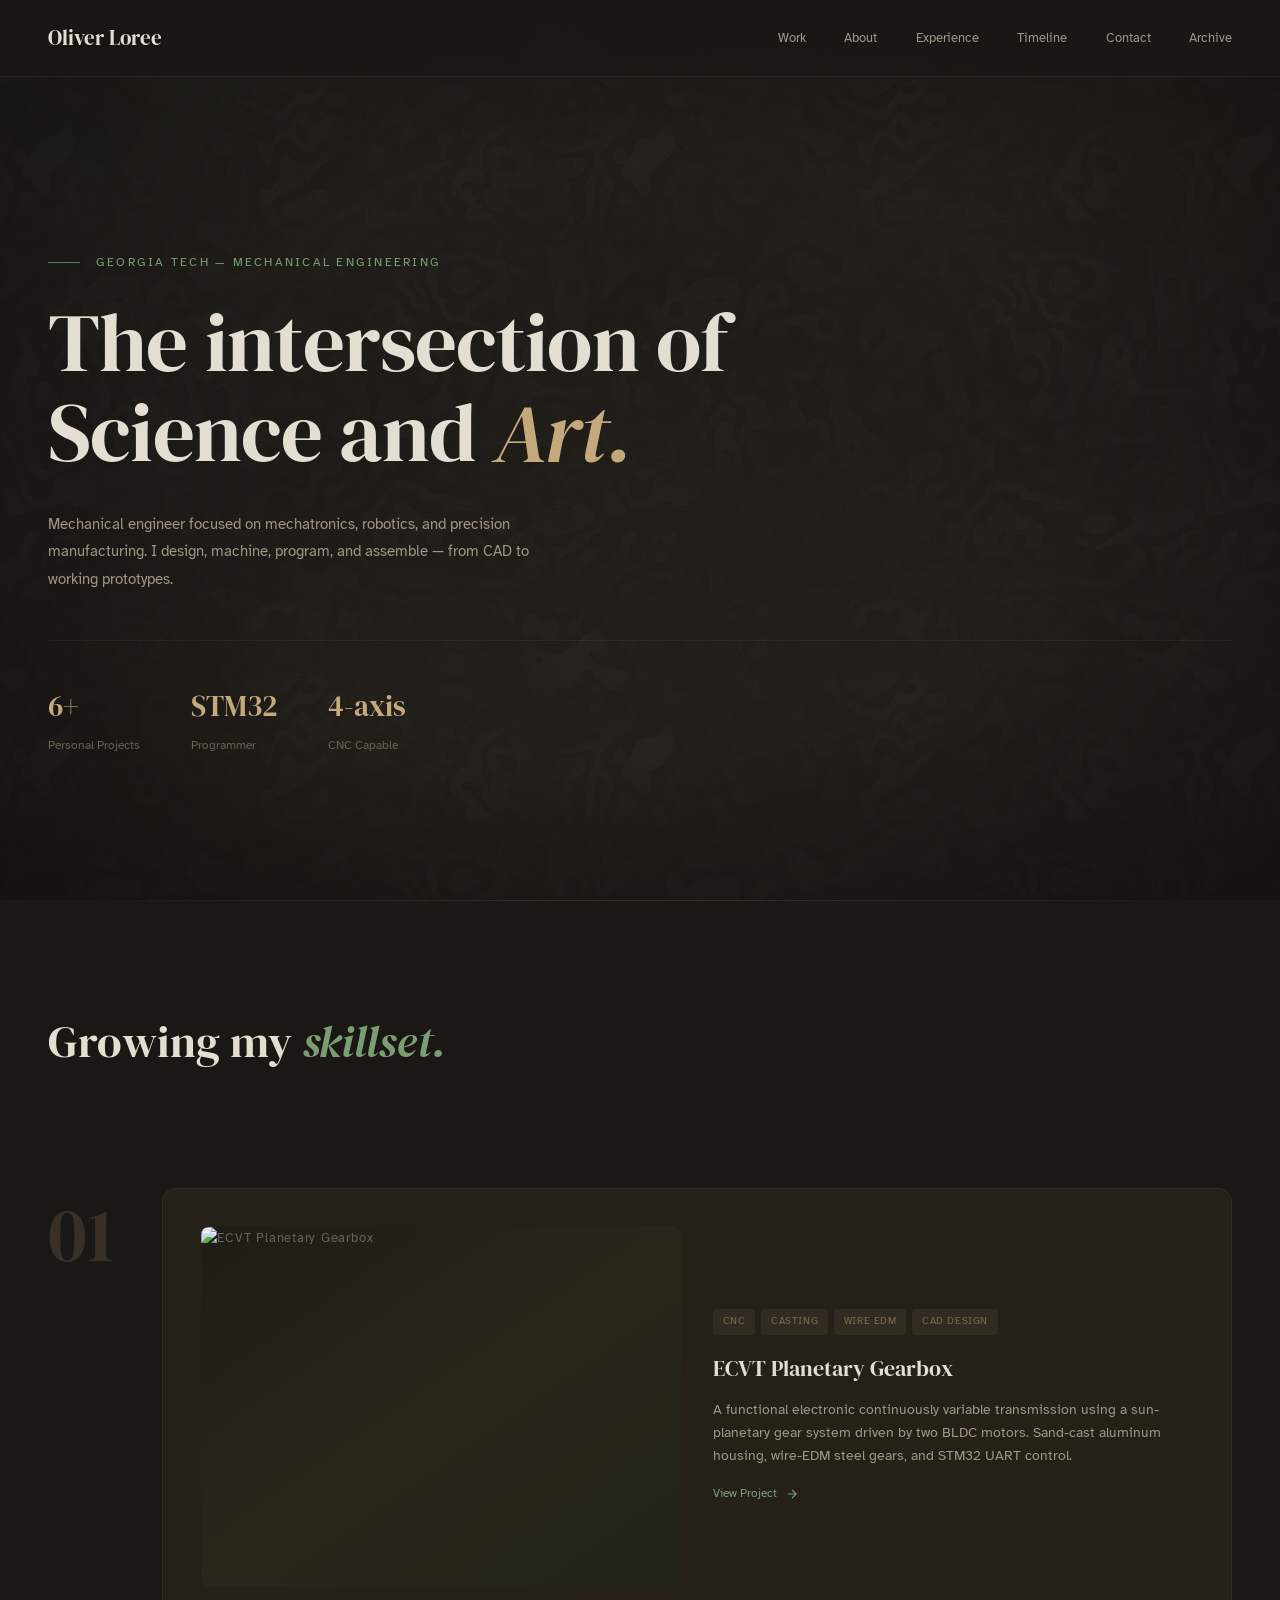
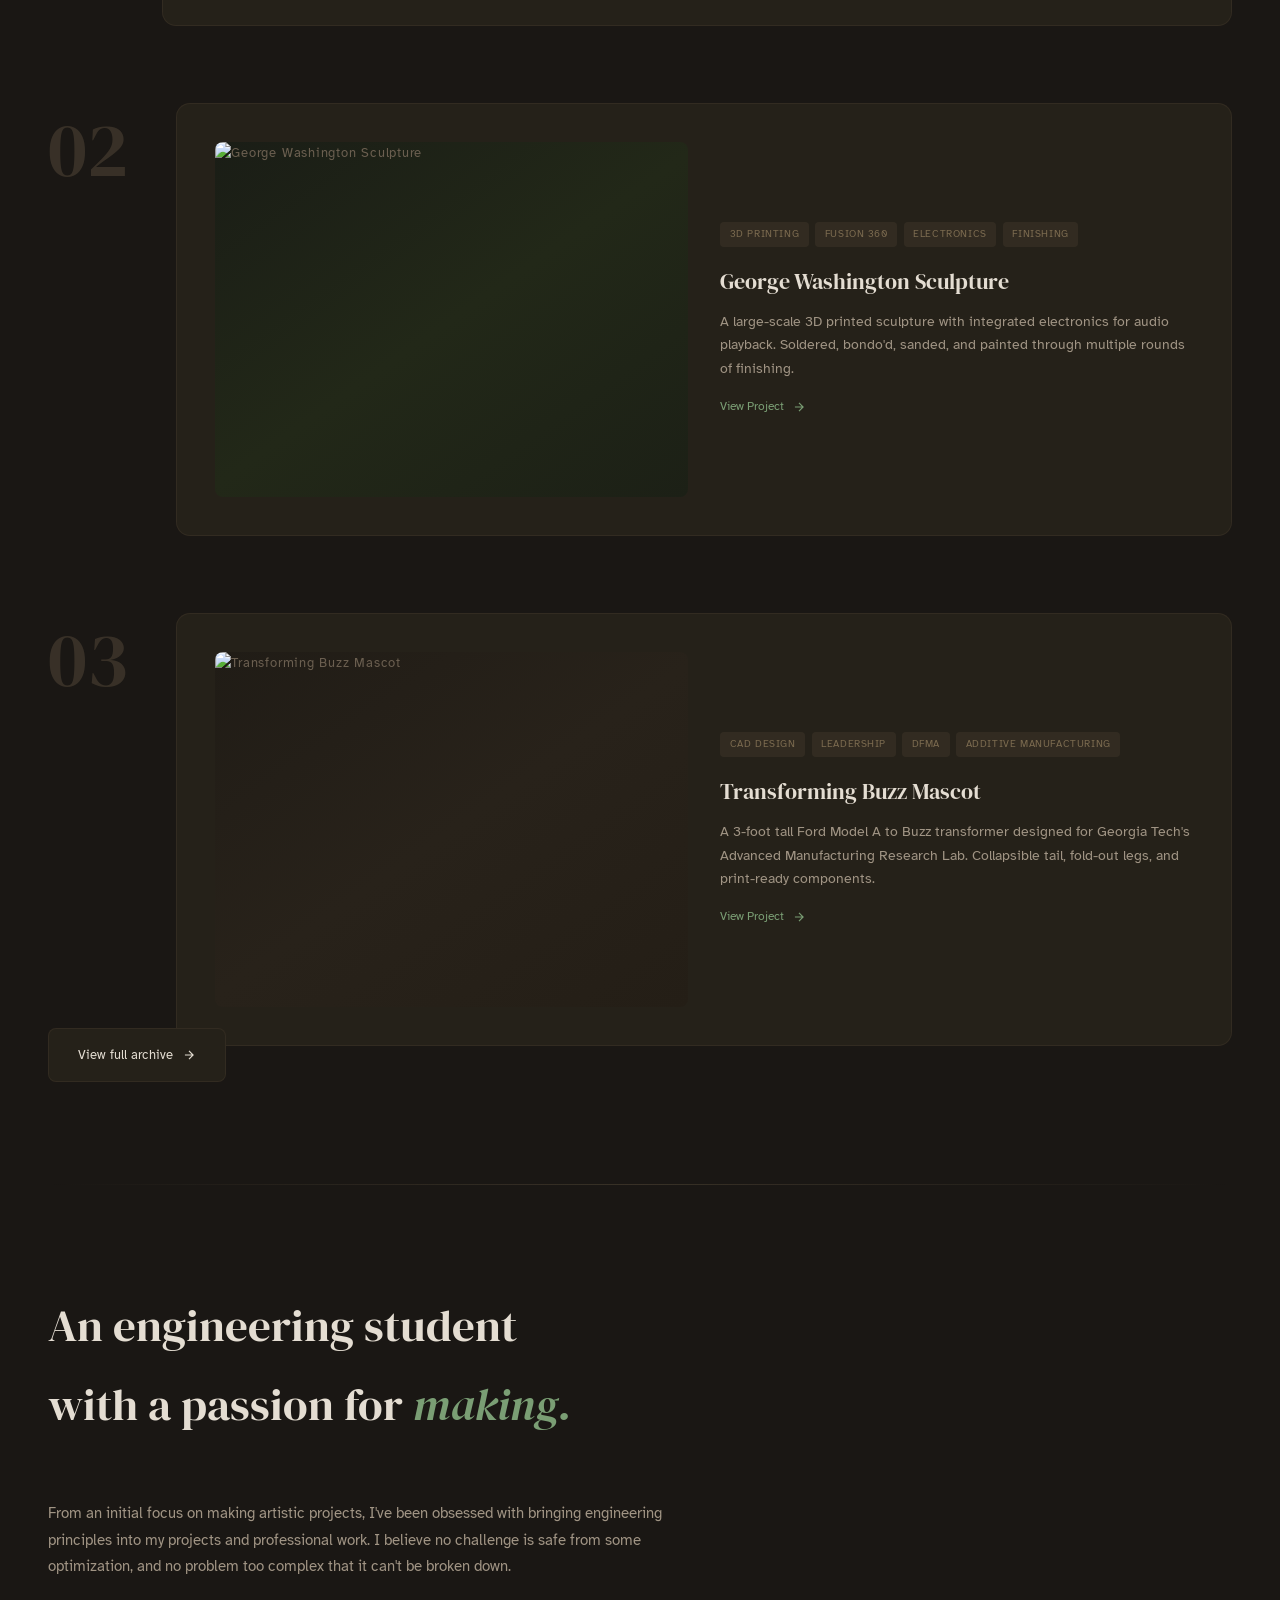
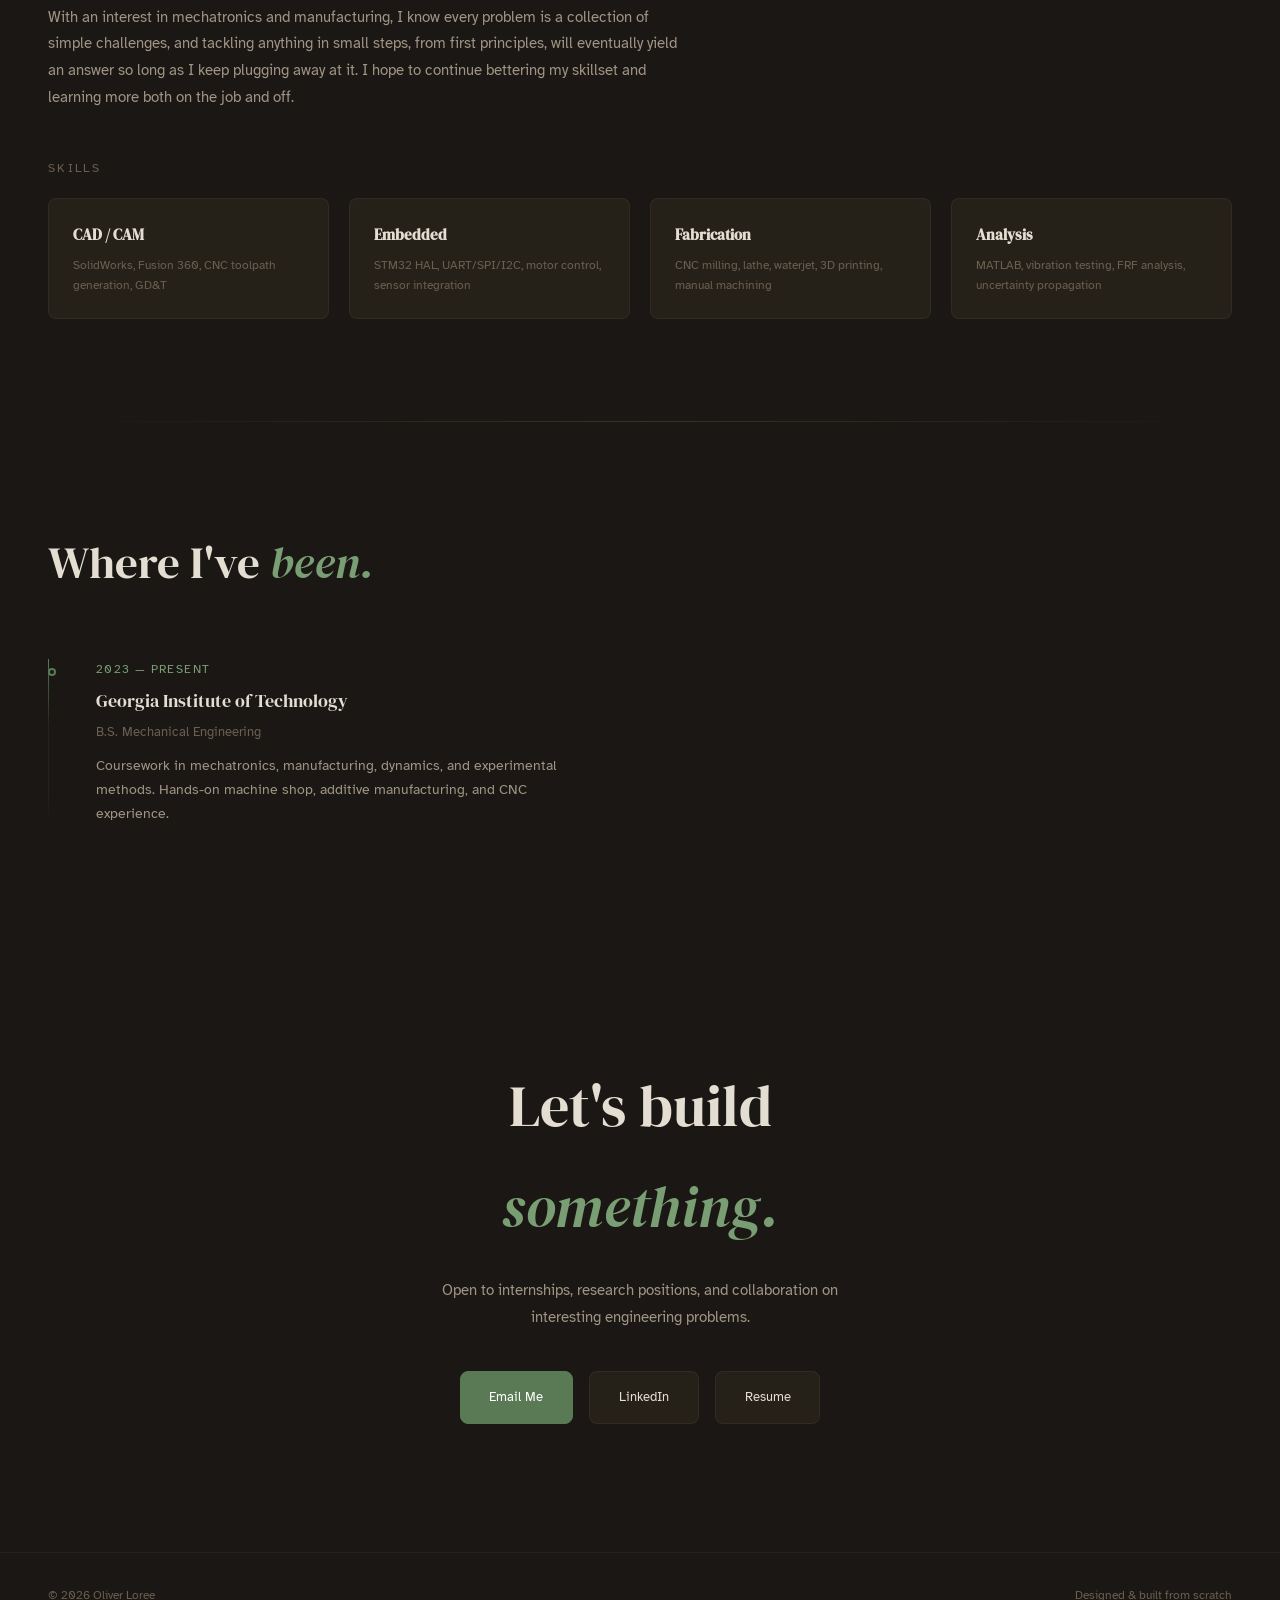
==== commit d927eaa9: "spellcheck" ====
--- a/index.html
+++ b/index.html
@@ -826,7 +826,7 @@
         From an initial focus on making artistic projects, I've been obsessed with bringing engineering principles into my projects and professional work. I believe no challenge is safe from some optimization, and no problem too complex that it can't be broken down.
       </p>
       <p>
-        With an interest in mechatronics and manufacturing, I know every problem is a collection of simple challenges, and tackling anything in small steps, from first principles, will eventually yield an answer so long as I keep plugging away at it. I hope to conitnue bettering my skillset and learning more both on the job and off.
+        With an interest in mechatronics and manufacturing, I know every problem is a collection of simple challenges, and tackling anything in small steps, from first principles, will eventually yield an answer so long as I keep plugging away at it. I hope to continue bettering my skillset and learning more both on the job and off.
       </p>
     </div>
 
